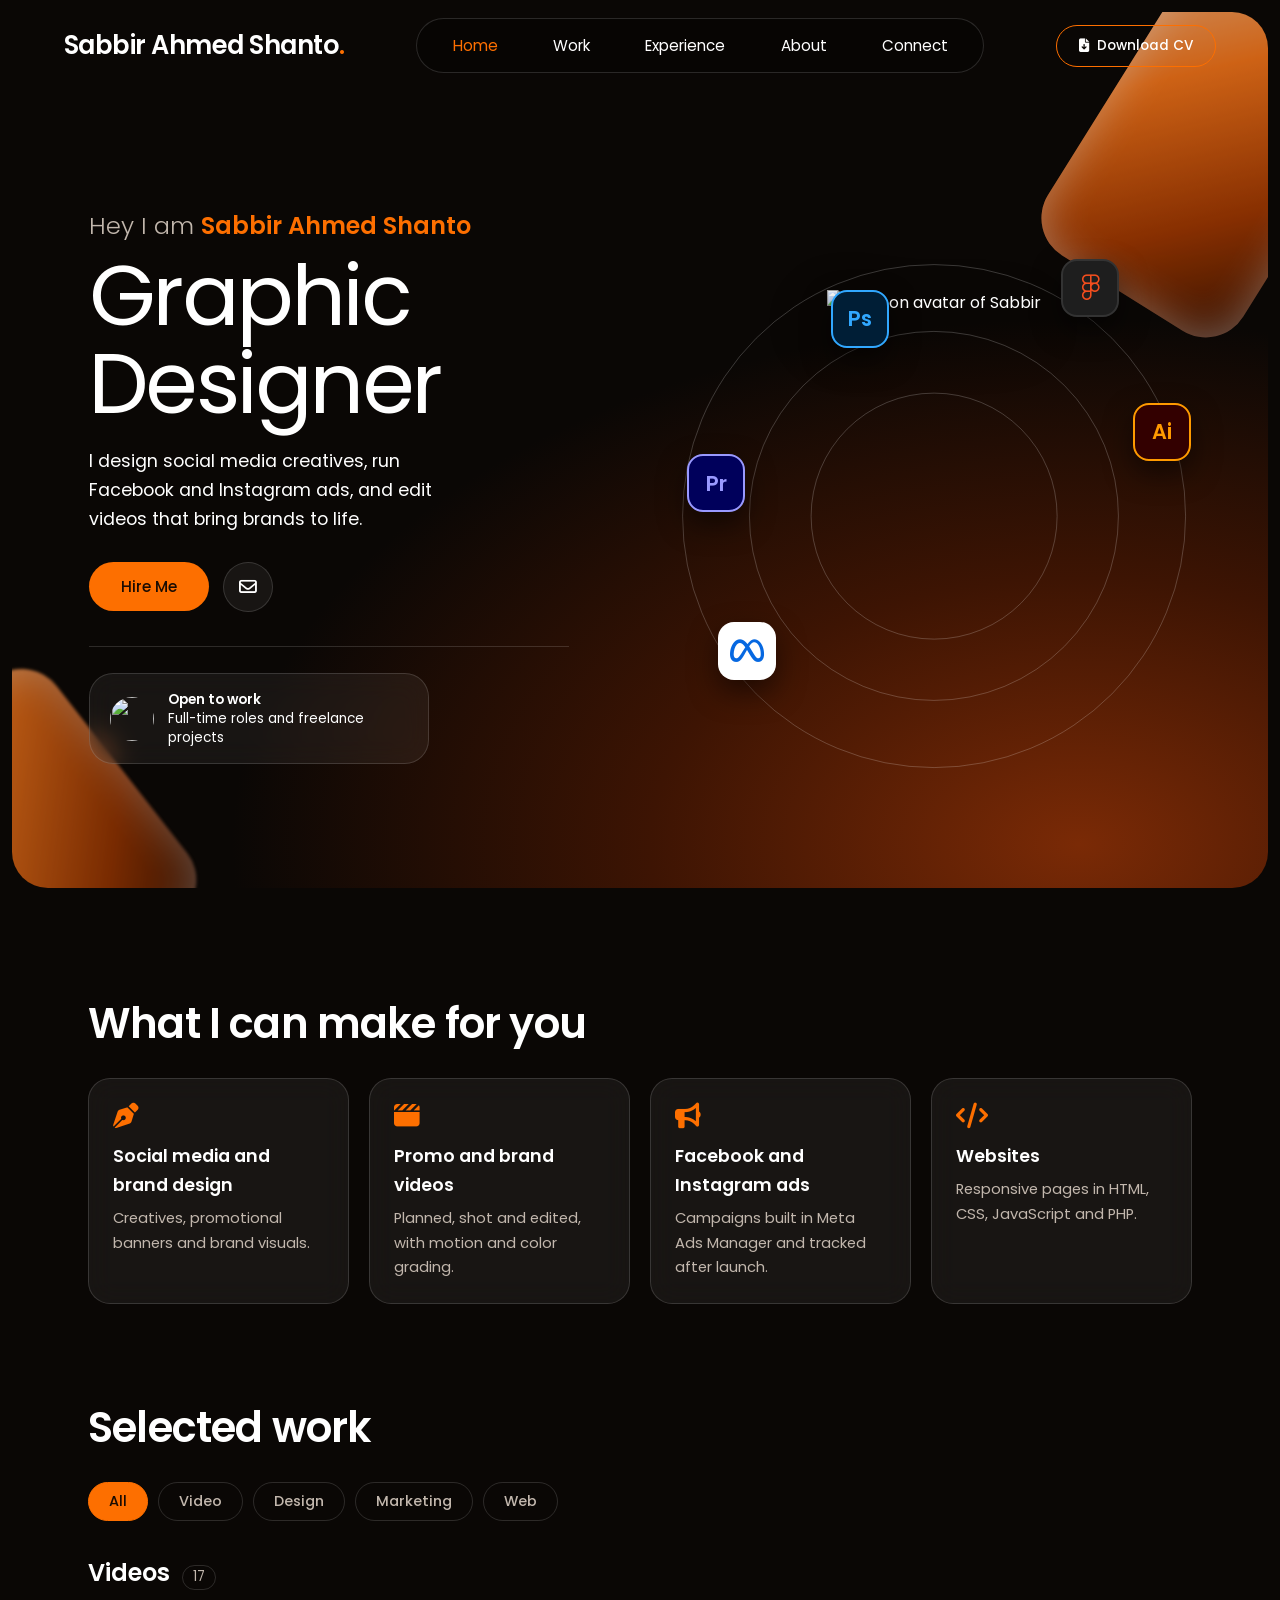
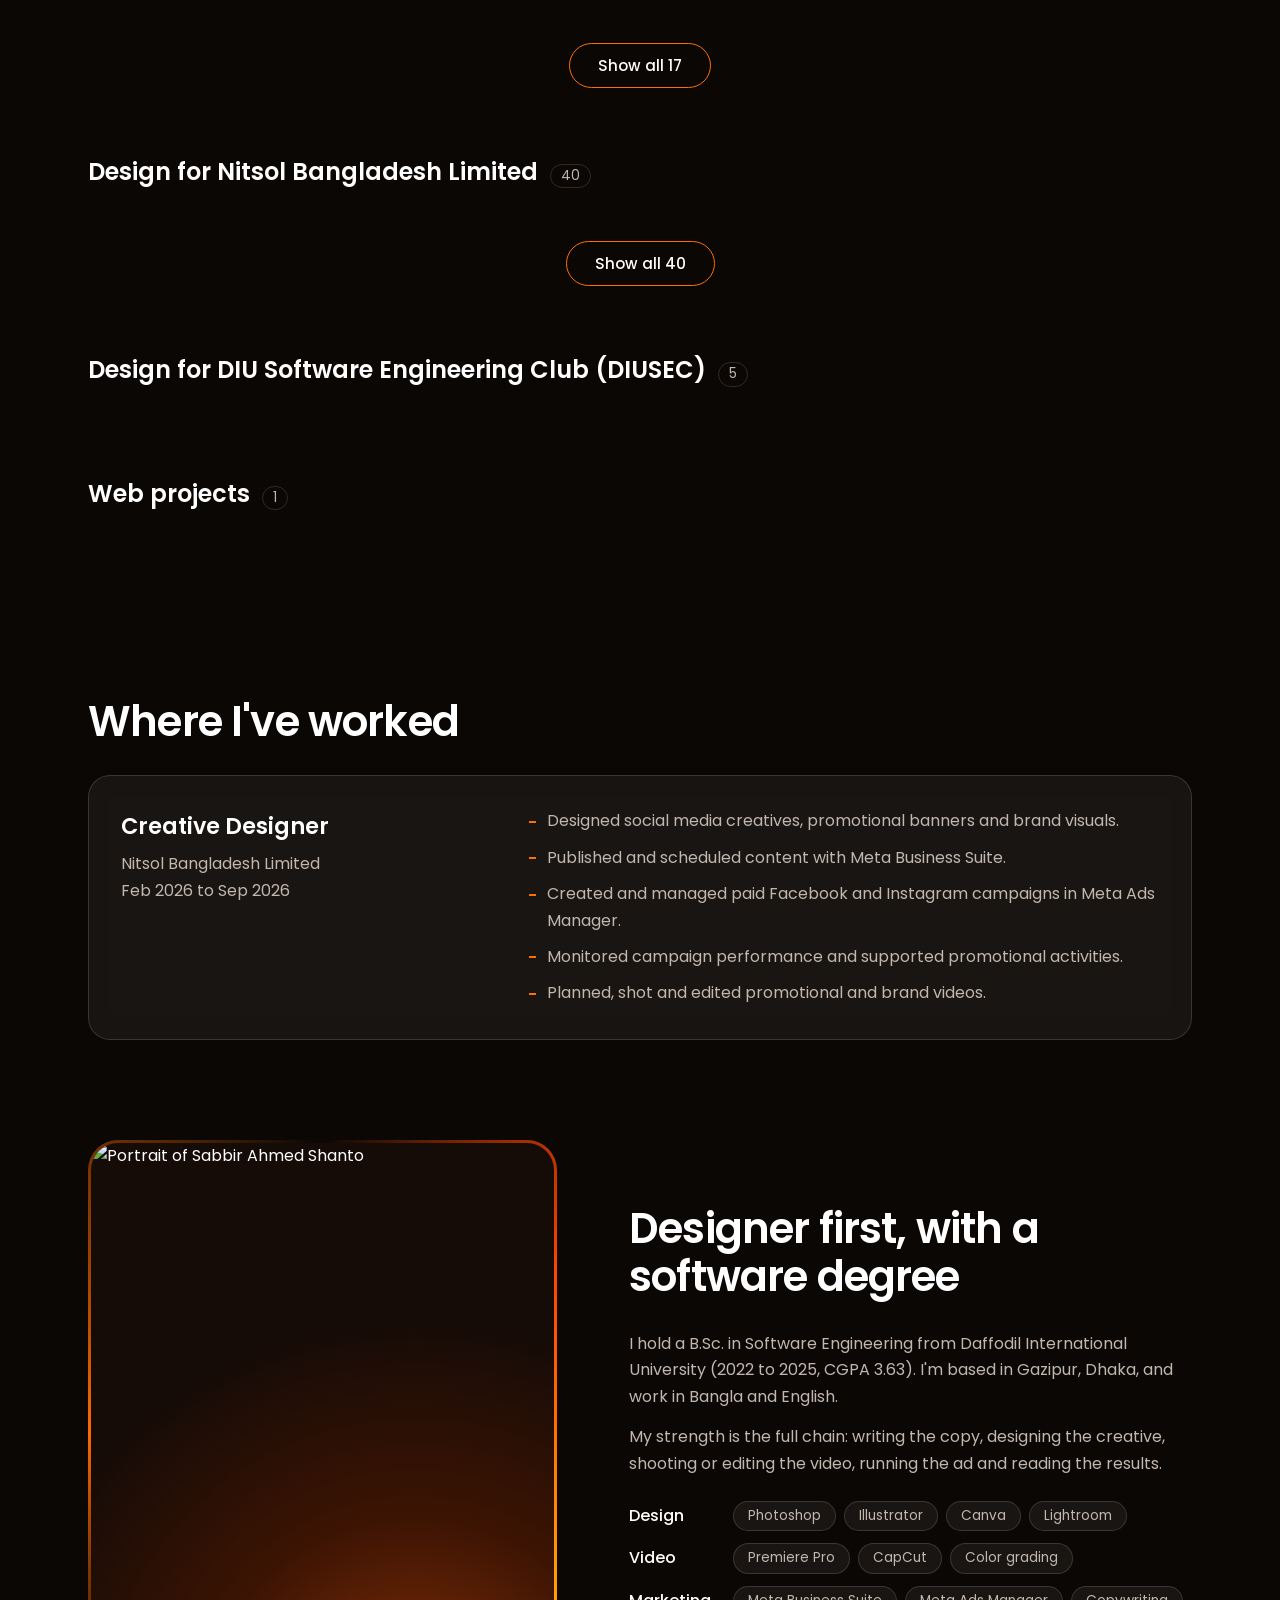
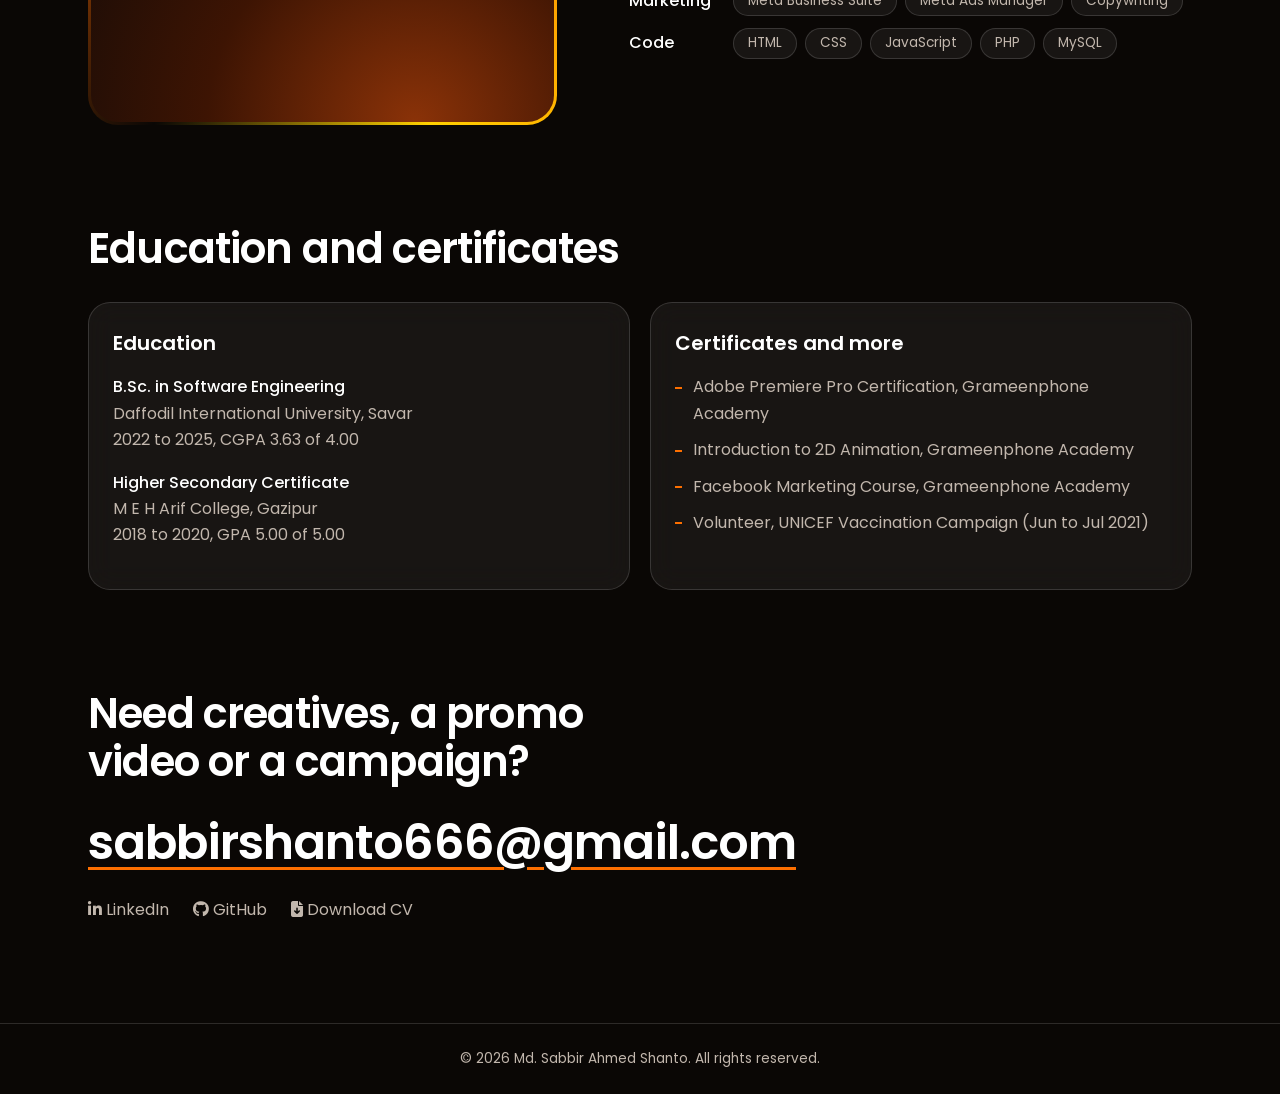
==== index.html @ 6d4cde69 "initial commit" ====
<!DOCTYPE html>
<html lang="en">
<head>
<meta charset="UTF-8">
<meta name="viewport" content="width=device-width, initial-scale=1.0">
<title>Sabbir Ahmed Shanto – Graphic Designer, Digital Marketer & Video Editor</title>
<meta name="description" content="Md. Sabbir Ahmed Shanto is a graphic designer, digital marketer and video editor in Dhaka, Bangladesh. See social creatives, promo videos, brand work and web projects.">
<meta property="og:title" content="Sabbir Ahmed Shanto – Graphic Designer & Digital Marketer">
<meta property="og:description" content="Social creatives, Meta ad campaigns, promo videos and brand visuals.">
<meta property="og:image" content="images/avatar large.png">
<link rel="preconnect" href="https://fonts.googleapis.com">
<link rel="preconnect" href="https://fonts.gstatic.com" crossorigin>
<link href="https://fonts.googleapis.com/css2?family=Poppins:wght@300;400;500;600&display=swap" rel="stylesheet">
<link rel="stylesheet" href="https://cdnjs.cloudflare.com/ajax/libs/font-awesome/6.4.0/css/all.min.css">
<link rel="stylesheet" href="style.css">
</head>
<body>
<header id="site-header">
  <a class="brand" href="#home">Sabbir Ahmed Shanto<span>.</span></a>
  <nav class="pill" aria-label="Main">
    <a href="#home" class="active">Home</a><a href="#work">Work</a><a href="#experience">Experience</a><a href="#about">About</a><a href="#contact">Connect</a>
  </nav>
  <a class="btn-o" href="resume.pdf" download="Sabbir_Ahmed_CV"><i class="fa-solid fa-file-arrow-down"></i> Download CV</a>
</header>

<main>
  <section id="home" class="hero">
    <i class="shape s1"></i><i class="shape s2"></i>
    <div class="hero-text">
      <h3>Hey I am <b>Sabbir Ahmed Shanto</b></h3>
      <h1>Graphic Designer</h1>
      <p>I design social media creatives, run Facebook and Instagram ads, and edit videos that bring brands to life.</p>
      <div class="cta"><a class="btn" href="#contact">Hire Me</a><a class="icon-btn" href="mailto:sabbirshanto666@gmail.com" aria-label="Email me"><i class="fa-regular fa-envelope"></i></a></div>
      <hr>
      <div class="glass note">
        <img src="images/profile-picture.png" alt="" width="44" height="44">
        <p><strong>Open to work</strong><br>Full-time roles and freelance projects</p>
      </div>
    </div>
    <div class="orbit" aria-hidden="false">
      <i class="ring r1"></i><i class="ring r2"></i><i class="ring r3"></i>
      <img id="avatar" src="images/avatar large.png" alt="Cartoon avatar of Sabbir" onerror="this.onerror=null;this.src=\'images/profile-picture.png\';this.classList.add(\'photo\')">
      <span class="tool ps" style="top:12%;left:30%" title="Photoshop">Ps</span>
      <span class="tool fg" style="top:6%;right:14%" title="Figma"><i class="fa-brands fa-figma"></i></span>
      <span class="tool pr" style="top:44%;left:2%" title="Premiere Pro">Pr</span>
      <span class="tool ai" style="top:34%;right:0" title="Illustrator">Ai</span>
      <span class="tool mt" style="bottom:12%;left:8%" title="Meta Ads"><i class="fa-brands fa-meta"></i></span>
    </div>
  </section>

  <section id="services" class="wrap">
    <h2>What I can make for you</h2>
    <div class="services">
      <div class="glass"><i class="fa-solid fa-pen-nib"></i><h3>Social media and brand design</h3><p>Creatives, promotional banners and brand visuals.</p></div>
      <div class="glass"><i class="fa-solid fa-clapperboard"></i><h3>Promo and brand videos</h3><p>Planned, shot and edited, with motion and color grading.</p></div>
      <div class="glass"><i class="fa-solid fa-bullhorn"></i><h3>Facebook and Instagram ads</h3><p>Campaigns built in Meta Ads Manager and tracked after launch.</p></div>
      <div class="glass"><i class="fa-solid fa-code"></i><h3>Websites</h3><p>Responsive pages in HTML, CSS, JavaScript and PHP.</p></div>
    </div>
  </section>

  <section id="work" class="wrap">
    <h2>Selected work</h2>
    <div class="filters" role="group" aria-label="Filter work">
      <button data-f="all" aria-pressed="true">All</button><button data-f="video" aria-pressed="false">Video</button><button data-f="design" aria-pressed="false">Design</button><button data-f="marketing" aria-pressed="false">Marketing</button><button data-f="web" aria-pressed="false">Web</button>
    </div>
    <div id="grid"></div>
  </section>

  <section id="experience" class="wrap">
    <h2>Where I've worked</h2>
    <article class="job glass">
      <div><h3>Creative Designer</h3><p class="muted">Nitsol Bangladesh Limited<br>Feb 2026 to Sep 2026</p></div>
      <ul class="bullets">
        <li>Designed social media creatives, promotional banners and brand visuals.</li>
        <li>Published and scheduled content with Meta Business Suite.</li>
        <li>Created and managed paid Facebook and Instagram campaigns in Meta Ads Manager.</li>
        <li>Monitored campaign performance and supported promotional activities.</li>
        <li>Planned, shot and edited promotional and brand videos.</li>
      </ul>
    </article>
  </section>

  <section id="about" class="wrap about">
    <div class="about-image-glow">
  <img src="images/About me.png" alt="Portrait of Sabbir Ahmed Shanto" width="480" height="600" loading="lazy">
</div>
    <div>
      <h2>Designer first, with a software degree</h2>
      <p class="muted">I hold a B.Sc. in Software Engineering from Daffodil International University (2022 to 2025, CGPA 3.63). I'm based in Gazipur, Dhaka, and work in Bangla and English.</p>
      <p class="muted">My strength is the full chain: writing the copy, designing the creative, shooting or editing the video, running the ad and reading the results.</p>
      <dl class="tools">
        <div><dt>Design</dt><dd>Photoshop</dd><dd>Illustrator</dd><dd>Canva</dd><dd>Lightroom</dd></div>
        <div><dt>Video</dt><dd>Premiere Pro</dd><dd>CapCut</dd><dd>Color grading</dd></div>
        <div><dt>Marketing</dt><dd>Meta Business Suite</dd><dd>Meta Ads Manager</dd><dd>Copywriting</dd></div>
        <div><dt>Code</dt><dd>HTML</dd><dd>CSS</dd><dd>JavaScript</dd><dd>PHP</dd><dd>MySQL</dd></div>
      </dl>
    </div>
  </section>

  <section id="background" class="wrap">
    <h2>Education and certificates</h2>
    <div class="cols">
      <div class="glass"><h3>Education</h3>
        <p><strong>B.Sc. in Software Engineering</strong><br><span class="muted">Daffodil International University, Savar<br>2022 to 2025, CGPA 3.63 of 4.00</span></p>
        <p><strong>Higher Secondary Certificate</strong><br><span class="muted">M E H Arif College, Gazipur<br>2018 to 2020, GPA 5.00 of 5.00</span></p></div>
      <div class="glass"><h3>Certificates and more</h3>
        <ul class="bullets"><li>Adobe Premiere Pro Certification, Grameenphone Academy</li><li>Introduction to 2D Animation, Grameenphone Academy</li><li>Facebook Marketing Course, Grameenphone Academy</li><li>Volunteer, UNICEF Vaccination Campaign (Jun to Jul 2021)</li></ul></div>
    </div>
  </section>

  <section id="contact" class="wrap contact">
    <h2>Need creatives, a promo video or a campaign?</h2>
    <a class="mail" href="mailto:sabbirshanto666@gmail.com">sabbirshanto666@gmail.com</a>
    <p class="social"><a href="https://linkedin.com/in/sabbirahmedshanto" target="_blank" rel="noopener"><i class="fa-brands fa-linkedin-in"></i> LinkedIn</a><a href="https://github.com/sabshanto" target="_blank" rel="noopener"><i class="fa-brands fa-github"></i> GitHub</a><a href="resume.pdf" download="Sabbir_Ahmed_CV"><i class="fa-solid fa-file-arrow-down"></i> Download CV</a></p>
  </section>
</main>

<footer>© <span id="year">2026</span> Md. Sabbir Ahmed Shanto. All rights reserved.</footer>

<dialog id="viewer" aria-label="Project details">
  <button class="close" aria-label="Close">Close</button>
  <div class="v-media" id="v-media"></div>
  <div class="v-body"><h3 id="v-title"></h3><p id="v-desc"></p><p class="v-tools" id="v-tools"></p><a class="btn" id="v-link" hidden target="_blank" rel="noopener">View project</a></div>
</dialog>
<script src="script.js"></script>
</body>
</html>
---- style.css ----
:root{--bg:#0a0705;--glass:rgba(255,255,255,.06);--line:rgba(255,255,255,.14);--text:#fff;--muted:#c2b7ad;--accent:#fd6f00;--video:#fd6f00;--design:#ffd9a8;--marketing:#b9a3ff;--web:#4cc9b8}
*{box-sizing:border-box;margin:0;padding:0}
html{scroll-behavior:smooth;scroll-padding-top:96px}
body{background:var(--bg);color:var(--text);font:400 1rem/1.65 'Poppins',system-ui,sans-serif}
img{max-width:100%;display:block}a{color:inherit}
:focus-visible{outline:3px solid var(--accent);outline-offset:3px}
@media (prefers-reduced-motion:reduce){html{scroll-behavior:auto}*{animation:none!important;transition:none!important}}
.muted{color:var(--muted)}
.glass{background:var(--glass);border:1px solid var(--line);border-radius:22px;backdrop-filter:blur(14px);padding:24px}

/* header */
header{position:fixed;inset:0 0 auto 0;z-index:50;display:flex;align-items:center;justify-content:space-between;gap:16px;padding:18px clamp(16px,5vw,64px);transition:background .3s}
header.scrolled{background:rgba(10,7,5,.85);backdrop-filter:blur(12px)}
.brand{font-weight:600;font-size:1.6rem;text-decoration:none;letter-spacing:-.02em}.brand span{color:var(--accent)}
.pill{display:flex;gap:4px;border:1px solid var(--line);border-radius:99px;padding:6px 10px;background:rgba(0,0,0,.25)}
.pill a{text-decoration:none;padding:8px clamp(12px,2vw,26px);border-radius:99px;font-size:.95rem}
.pill a:hover,.pill a.active{color:var(--accent)}
.btn,.btn-o{display:inline-flex;align-items:center;gap:8px;border-radius:99px;font:500 .95rem 'Poppins',sans-serif;text-decoration:none;cursor:pointer}
.btn{background:var(--accent);color:#1a0c02;padding:13px 32px;border:0}.btn:hover{background:#ff8a2b}
.btn-o{border:1px solid var(--accent);padding:10px 22px;background:transparent;color:var(--text);font-size:.85rem}.btn-o:hover{background:rgba(253,111,0,.18)}

/* hero */
.hero{position:relative;overflow:hidden;width:min(1560px,calc(100% - 24px));margin:12px auto;border-radius:36px;min-height:calc(100vh - 24px);padding:130px clamp(20px,6vw,90px) 60px;display:grid;grid-template-columns:minmax(0,1.05fr) minmax(0,.95fr);align-items:center;gap:20px;background:radial-gradient(90% 80% at 85% 95%,#7a2a06 0%,#3d1403 38%,#0a0705 75%)}
.hero-text,.orbit{position:relative;z-index:2}
.hero h3{font-weight:300;font-size:clamp(1.1rem,2vw,1.5rem);color:var(--muted)}
.hero h3 b{color:var(--accent);font-weight:600}
.hero h1{font-weight:400;font-size:clamp(2.8rem,6.6vw,5.4rem);line-height:1.05;letter-spacing:-.03em;margin:6px 0 18px}
.hero-text>p{max-width:34ch;font-size:1.1rem;margin-bottom:28px}
.cta{display:flex;gap:14px;align-items:center}
.icon-btn{width:50px;height:50px;display:grid;place-items:center;border:1px solid var(--line);border-radius:50%;text-decoration:none;font-size:1.1rem;background:var(--glass)}.icon-btn:hover{border-color:var(--accent);color:var(--accent)}
.hero hr{border:0;border-top:1px solid var(--line);margin:34px 0 26px;max-width:480px}
.note{display:flex;gap:14px;align-items:center;max-width:340px;padding:16px 20px;border-radius:24px}
.note img{width:44px;height:44px;border-radius:50%;object-fit:cover}.note p{font-size:.85rem;line-height:1.4}.note strong{font-weight:600}
.shape{position:absolute;z-index:1;pointer-events:none;border-radius:44px;background:linear-gradient(135deg,#ffcfa6,#ff7a1a 35%,#a73a00 70%,#3a1200);box-shadow:inset 0 0 40px rgba(255,255,255,.4)}
.s1{top:-70px;right:-70px;width:230px;height:380px;transform:rotate(32deg);opacity:.8}
.s2{bottom:-90px;left:-60px;width:190px;height:300px;transform:rotate(-38deg);opacity:.7;filter:blur(1.5px)}
.orbit{aspect-ratio:1;width:min(560px,100%);justify-self:center}
.ring{position:absolute;border:1px solid rgba(255,255,255,.2);border-radius:50%;left:50%;top:56%;transform:translate(-50%,-50%)}
.r1{width:98%;aspect-ratio:1}.r2{width:72%;aspect-ratio:1}.r3{width:48%;aspect-ratio:1}
#avatar{position:absolute;bottom:0;left:50%;transform:translateX(-50%);height:88%;width:auto;object-fit:contain;z-index:2;filter:drop-shadow(0 24px 36px rgba(0,0,0,.45))}
#avatar.photo{height:62%;aspect-ratio:1;border-radius:50%;object-fit:cover;bottom:12%;border:4px solid rgba(255,255,255,.15)}
.tool{position:absolute;z-index:3;width:58px;height:58px;display:grid;place-items:center;border-radius:16px;font:600 1.3rem 'Poppins',sans-serif;box-shadow:0 12px 28px rgba(0,0,0,.5);animation:float 5s ease-in-out infinite}
.tool:nth-of-type(2){animation-delay:-1s}.tool:nth-of-type(3){animation-delay:-2s}.tool:nth-of-type(4){animation-delay:-3s}
@keyframes float{50%{transform:translateY(-10px) rotate(4deg)}}
.ps{background:#001e36;color:#31a8ff;border:2px solid #31a8ff}.ai{background:#330000;color:#ff9a00;border:2px solid #ff9a00}.pr{background:#00005b;color:#9999ff;border:2px solid #9999ff}
.fg{background:#1e1e1e;color:#f24e1e;font-size:1.6rem;border:2px solid #333}.mt{background:#fff;color:#0668e1;font-size:1.7rem}

/* sections */
.wrap{max-width:1200px;margin:0 auto;padding:clamp(56px,8vw,100px) clamp(16px,4vw,48px) 0}
h2{font-weight:600;font-size:clamp(1.7rem,3.6vw,2.6rem);line-height:1.15;letter-spacing:-.02em;margin-bottom:30px;max-width:22ch}
h3{font-weight:600}
.services{display:grid;grid-template-columns:repeat(auto-fit,minmax(min(250px,100%),1fr));gap:20px}
.services i{font-size:1.6rem;color:var(--accent);margin-bottom:14px}.services h3{font-size:1.1rem;margin-bottom:6px}.services p{color:var(--muted);font-size:.92rem}
.filters{display:flex;flex-wrap:wrap;gap:10px;margin-bottom:32px}
.filters button{background:none;border:1px solid var(--line);color:var(--muted);padding:8px 20px;border-radius:99px;font:500 .9rem 'Poppins',sans-serif;cursor:pointer}
.filters button[aria-pressed=true]{background:var(--accent);border-color:var(--accent);color:#1a0c02}
.grid{display:grid;grid-template-columns:repeat(auto-fill,minmax(min(240px,100%),1fr));gap:30px 22px;align-items:start;grid-auto-flow:dense}
.card{background:none;border:0;color:inherit;text-align:left;cursor:pointer;width:100%;font:inherit}.card[hidden]{display:none}
.thumb{position:relative;aspect-ratio:16/10;background:var(--glass);border:1px solid var(--line);border-radius:20px;overflow:hidden;margin-bottom:14px}
.thumb img{width:100%;height:100%;object-fit:cover;transition:transform .5s}.card:hover .thumb img{transform:scale(1.04)}
.card[data-k=video] .thumb::after{content:"";position:absolute;left:50%;top:50%;width:60px;height:60px;margin:-30px 0 0 -30px;border-radius:50%;background:var(--accent) url("data:image/svg+xml,%3Csvg xmlns='http://www.w3.org/2000/svg' viewBox='0 0 24 24'%3E%3Cpath fill='%231a0c02' d='M9 6.5v11l9-5.5z'/%3E%3C/svg%3E") center/30px no-repeat}
.card h3{font-size:1.15rem;margin-bottom:4px}.card p{color:var(--muted);font-size:.9rem}
.kind{display:flex;align-items:center;gap:8px;font-size:.82rem;color:var(--muted);margin-bottom:4px}.kind::before{content:"";width:9px;height:9px;border-radius:50%;background:var(--c)}
.card[data-k=video]{--c:var(--video)}.card[data-k=design]{--c:var(--design)}.card[data-k=marketing]{--c:var(--marketing)}.card[data-k=web]{--c:var(--web)}
.job{display:grid;grid-template-columns:minmax(0,4fr) minmax(0,7fr);gap:20px 48px;padding:32px}.job h3{font-size:1.4rem;margin-bottom:6px}
.bullets{list-style:none;display:grid;gap:10px}.bullets li{padding-left:18px;position:relative;color:var(--muted)}
.bullets li::before{content:"";position:absolute;left:0;top:.78em;width:7px;height:2px;background:var(--accent)}
.about{display:grid;grid-template-columns:minmax(0,5fr) minmax(0,6fr);gap:clamp(28px,6vw,72px);align-items:center}
.about img{border-radius:28px;width:100%;height:auto;aspect-ratio:4/5;object-fit:cover;object-position:center bottom;border:1px solid var(--line);background:radial-gradient(90% 70% at 70% 100%,#8a3208 0%,#3d1403 50%,#150b07 100%)}.about p{margin-bottom:14px;max-width:55ch}
/* Animated orange glow border for About Me portrait */

.about-image-glow {
  position: relative;
  isolation: isolate;
  width: 100%;
  border-radius: 30px;
  padding: 3px;
  overflow: hidden;
}

.about-image-glow::before {
  content: "";
  position: absolute;
  z-index: -1;
  inset: -100%;
  background: conic-gradient(
    from 0deg,
    transparent 0deg,
    #ff4500 55deg,
    #ff8c00 110deg,
    #ffd000 160deg,
    transparent 210deg,
    #ff6a00 270deg,
    transparent 360deg
  );
  animation: aboutGlowRotate 4s linear infinite;
}

.about-image-glow img {
  position: relative;
  z-index: 1;
  display: block;
  width: 100%;
  height: auto;
  aspect-ratio: 4 / 5;
  object-fit: cover;
  object-position: center bottom;
  border-radius: 27px;
  border: 0;
}

@keyframes aboutGlowRotate {
  to {
    transform: rotate(360deg);
  }
}

@media (prefers-reduced-motion: reduce) {
  .about-image-glow::before {
    animation: none;
  }
}
.tools{margin-top:24px;display:grid;gap:12px}.tools div{display:flex;flex-wrap:wrap;gap:8px;align-items:center}
.tools dt{width:96px;font-weight:500}.tools dd{border:1px solid var(--line);background:var(--glass);border-radius:99px;padding:3px 14px;font-size:.85rem;color:var(--muted)}
.cols{display:grid;grid-template-columns:repeat(auto-fit,minmax(min(300px,100%),1fr));gap:20px}
.cols h3{font-size:1.25rem;margin-bottom:14px}.cols p{margin-bottom:16px}.cols strong{font-weight:500}
.mail{display:inline-block;font-weight:600;font-size:clamp(1.3rem,4.6vw,3rem);line-height:1.15;letter-spacing:-.02em;text-decoration:underline;text-decoration-color:var(--accent);text-decoration-thickness:3px;text-underline-offset:8px;overflow-wrap:anywhere}.mail:hover{color:var(--accent)}
.social{display:flex;gap:24px;margin-top:26px;color:var(--muted)}.social a{text-decoration:none}.social a:hover{color:var(--accent)}
footer{margin-top:clamp(56px,8vw,100px);border-top:1px solid var(--line);padding:24px;text-align:center;color:var(--muted);font-size:.85rem}

/* viewer */
dialog{margin:auto;width:min(960px,92vw);max-height:92vh;overflow:auto;background:#1a120d;color:var(--text);border:1px solid var(--line);border-radius:20px;padding:0}
dialog::backdrop{background:rgba(0,0,0,.8)}
.close{position:absolute;top:12px;right:12px;z-index:2;background:var(--bg);color:var(--text);border:1px solid var(--line);border-radius:99px;padding:6px 16px;cursor:pointer;font:inherit}
.v-media{aspect-ratio:16/9;background:#000}.v-media img,.v-media iframe{width:100%;height:100%;border:0;object-fit:contain}
.v-body{padding:24px 28px 28px}.v-body h3{font-size:1.5rem;margin-bottom:8px}.v-body p{color:var(--muted);margin-bottom:12px;max-width:62ch}

@media (max-width:900px){
  .hero{grid-template-columns:1fr;padding-top:150px;text-align:left}
  .orbit{width:min(440px,100%)}
  .about,.job{grid-template-columns:1fr}.about img{max-width:360px}
  header{flex-wrap:wrap;justify-content:center}.btn-o{display:none}
  .pill{overflow-x:auto;max-width:100%}
}

@media (max-width:520px){
  .hero{padding-left:18px;padding-right:18px;border-radius:26px;padding-top:140px}
  .tool{width:44px;height:44px;font-size:1rem;border-radius:12px}.fg,.mt{font-size:1.2rem}
  .note{max-width:100%}.job{padding:22px}.glass{padding:20px}
  .cta .btn{padding:12px 26px}.social{flex-wrap:wrap}
}
@media (min-width:901px) and (max-width:1100px){.hero h1{font-size:3.4rem}.pill a{padding-inline:14px}}

/* mixed video shapes: widescreen cards are wide, shorts are tall */
.card[data-ar=h]{grid-column:span 2}
.card[data-ar=h][data-k=video] .thumb{aspect-ratio:16/9}
.card[data-ar=v] .thumb{aspect-ratio:9/16}
.card[data-ar=v] h3{font-size:1rem}
.v-media.vert{width:min(calc(66vh*.5625),100%);aspect-ratio:9/16;margin:0 auto}
@media (max-width:620px){
  .grid{grid-template-columns:repeat(2,minmax(0,1fr));gap:24px 14px}
  .card[data-ar=h]{grid-column:1/-1}
  .card[data-k=video] .thumb::after{width:44px;height:44px;margin:-22px 0 0 -22px;background-size:22px}
  .card p{font-size:.82rem}
}

.card[data-missing]{display:none}

/* grouped sections */
.sec{margin-bottom:64px}.sec[hidden]{display:none}
.sec-t{display:flex;align-items:baseline;gap:12px;font-size:clamp(1.15rem,2.4vw,1.5rem);margin-bottom:20px}
.sec-t small{font-weight:400;font-size:.85rem;color:var(--muted);border:1px solid var(--line);border-radius:99px;padding:0 10px}
.sec:not(.open) .card.extra{display:none}
.more{display:block;margin:30px auto 0;background:none;color:var(--text);border:1px solid var(--accent);border-radius:99px;padding:10px 28px;font:500 .95rem 'Poppins',sans-serif;cursor:pointer}
.more:hover{background:rgba(253,111,0,.18)}
.card[data-ar=s] .thumb{aspect-ratio:1}
.card[data-ar=s] h3{font-size:1rem}
.v-media.sq{width:min(66vh,100%);aspect-ratio:1;margin:0 auto}
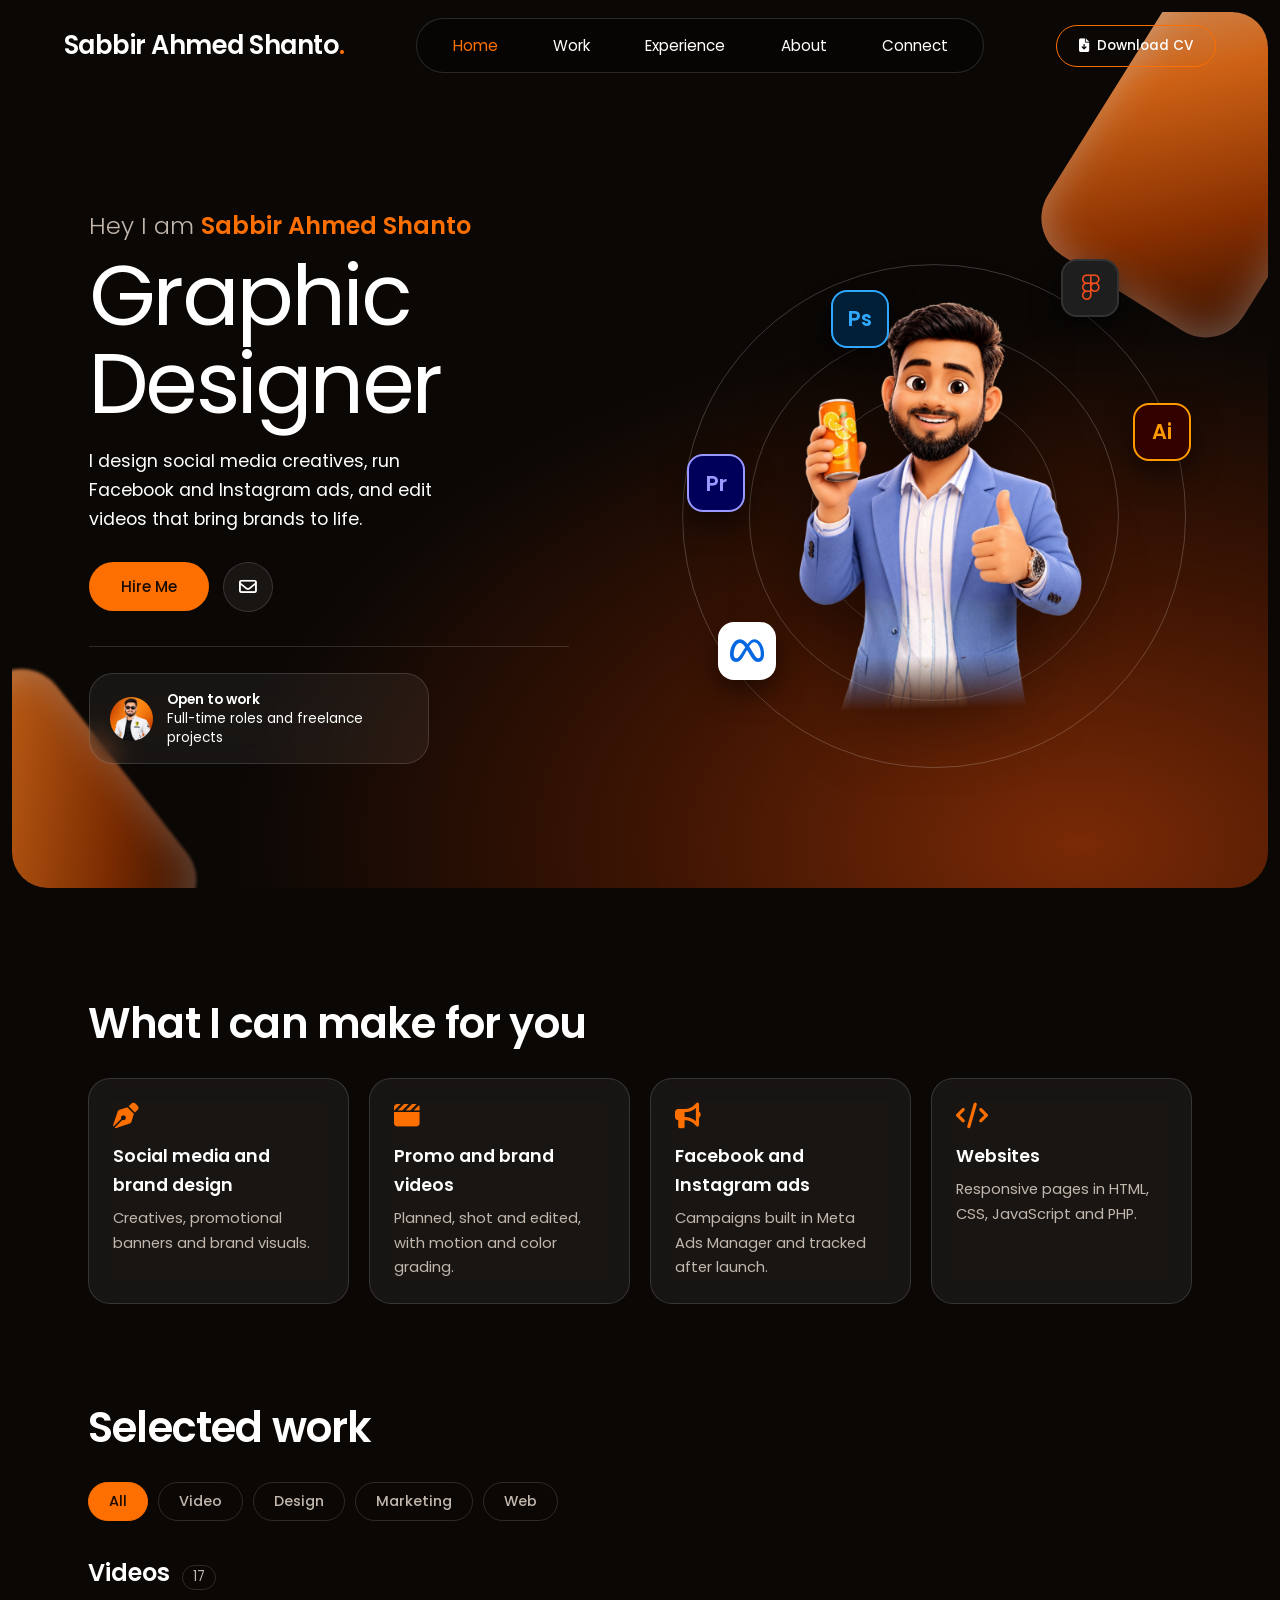
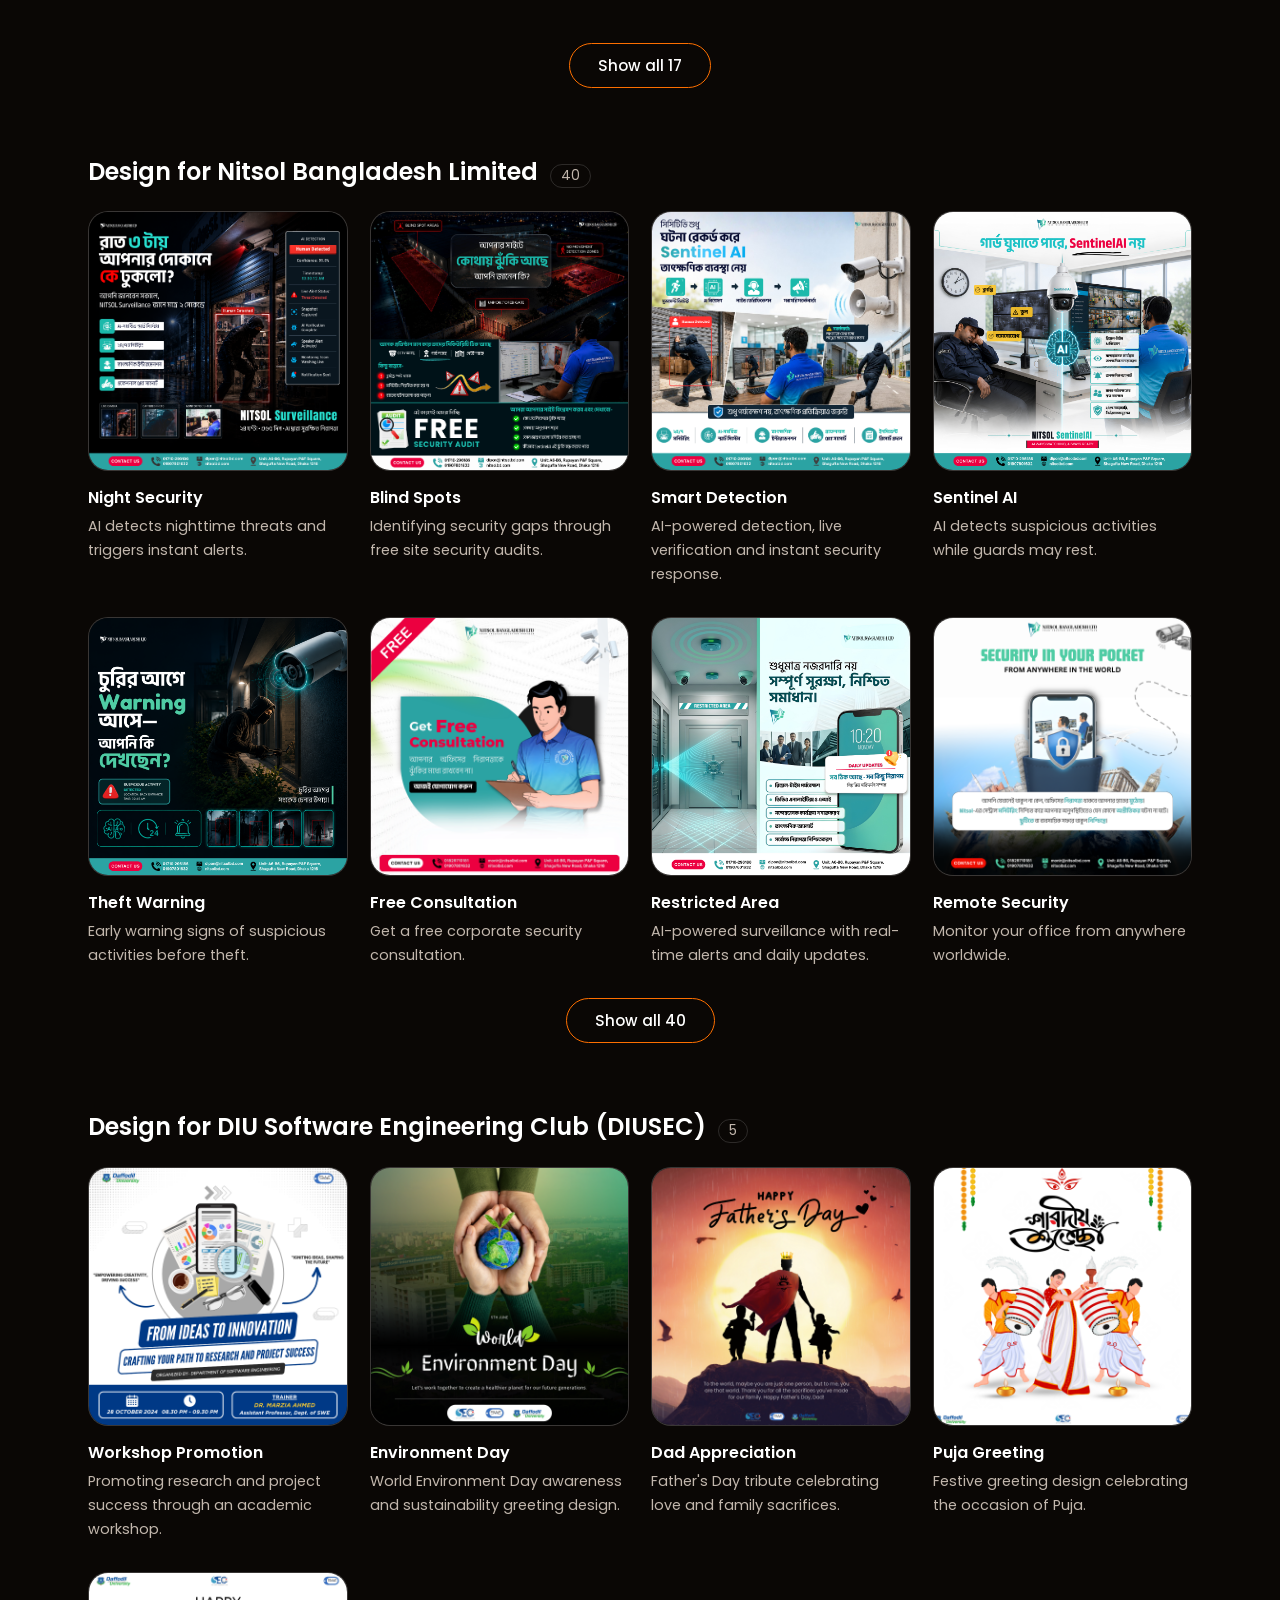
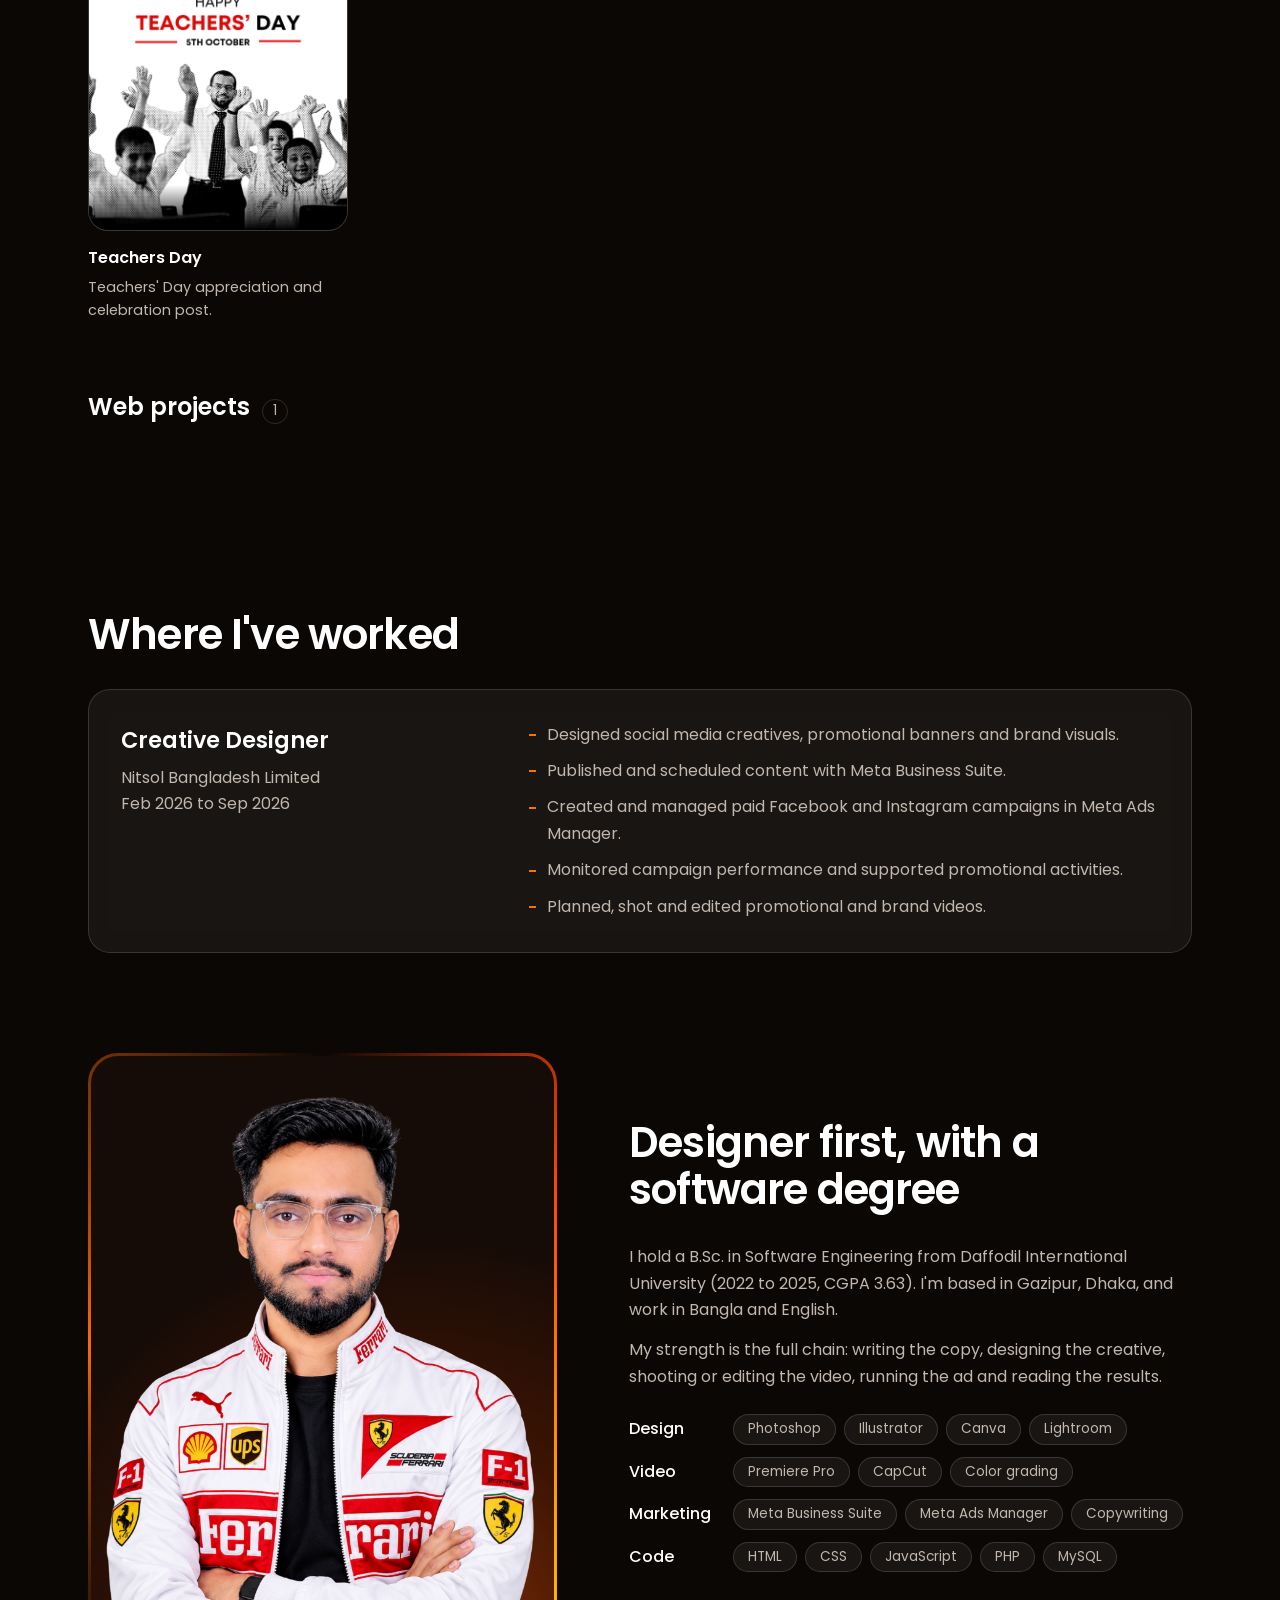
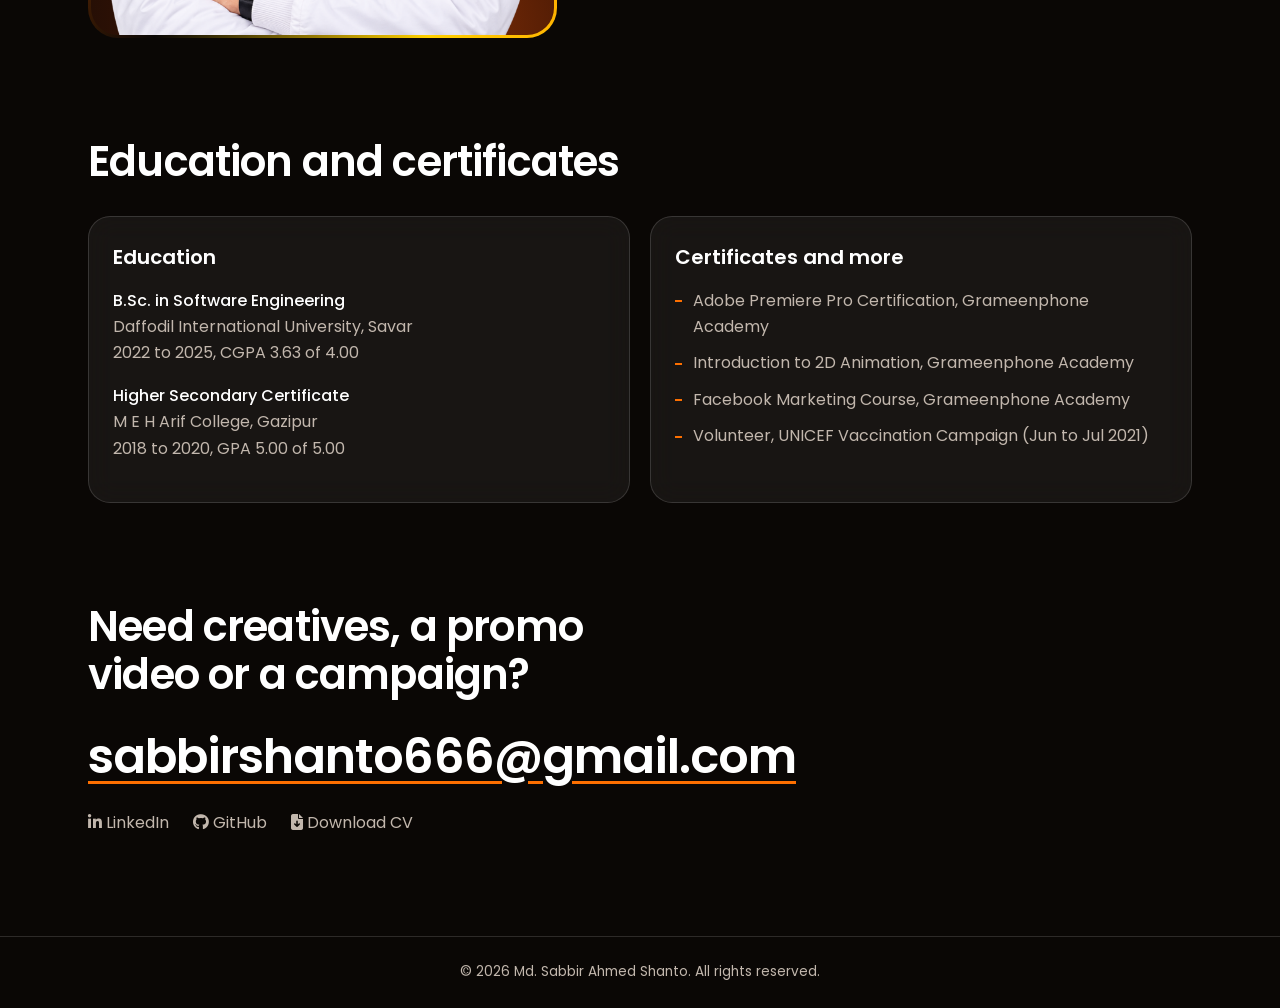
==== commit 43c9aad1: "Update Open Graph image meta tag" ====
--- a/index.html
+++ b/index.html
@@ -7,7 +7,7 @@
 <meta name="description" content="Md. Sabbir Ahmed Shanto is a graphic designer, digital marketer and video editor in Dhaka, Bangladesh. See social creatives, promo videos, brand work and web projects.">
 <meta property="og:title" content="Sabbir Ahmed Shanto – Graphic Designer & Digital Marketer">
 <meta property="og:description" content="Social creatives, Meta ad campaigns, promo videos and brand visuals.">
-<meta property="og:image" content="images/avatar large.png">
+<meta property="og:image" content="https://personal-portfolio-website-tau-lac.vercel.app//images/preview.png">
 <link rel="preconnect" href="https://fonts.googleapis.com">
 <link rel="preconnect" href="https://fonts.gstatic.com" crossorigin>
 <link href="https://fonts.googleapis.com/css2?family=Poppins:wght@300;400;500;600&display=swap" rel="stylesheet">
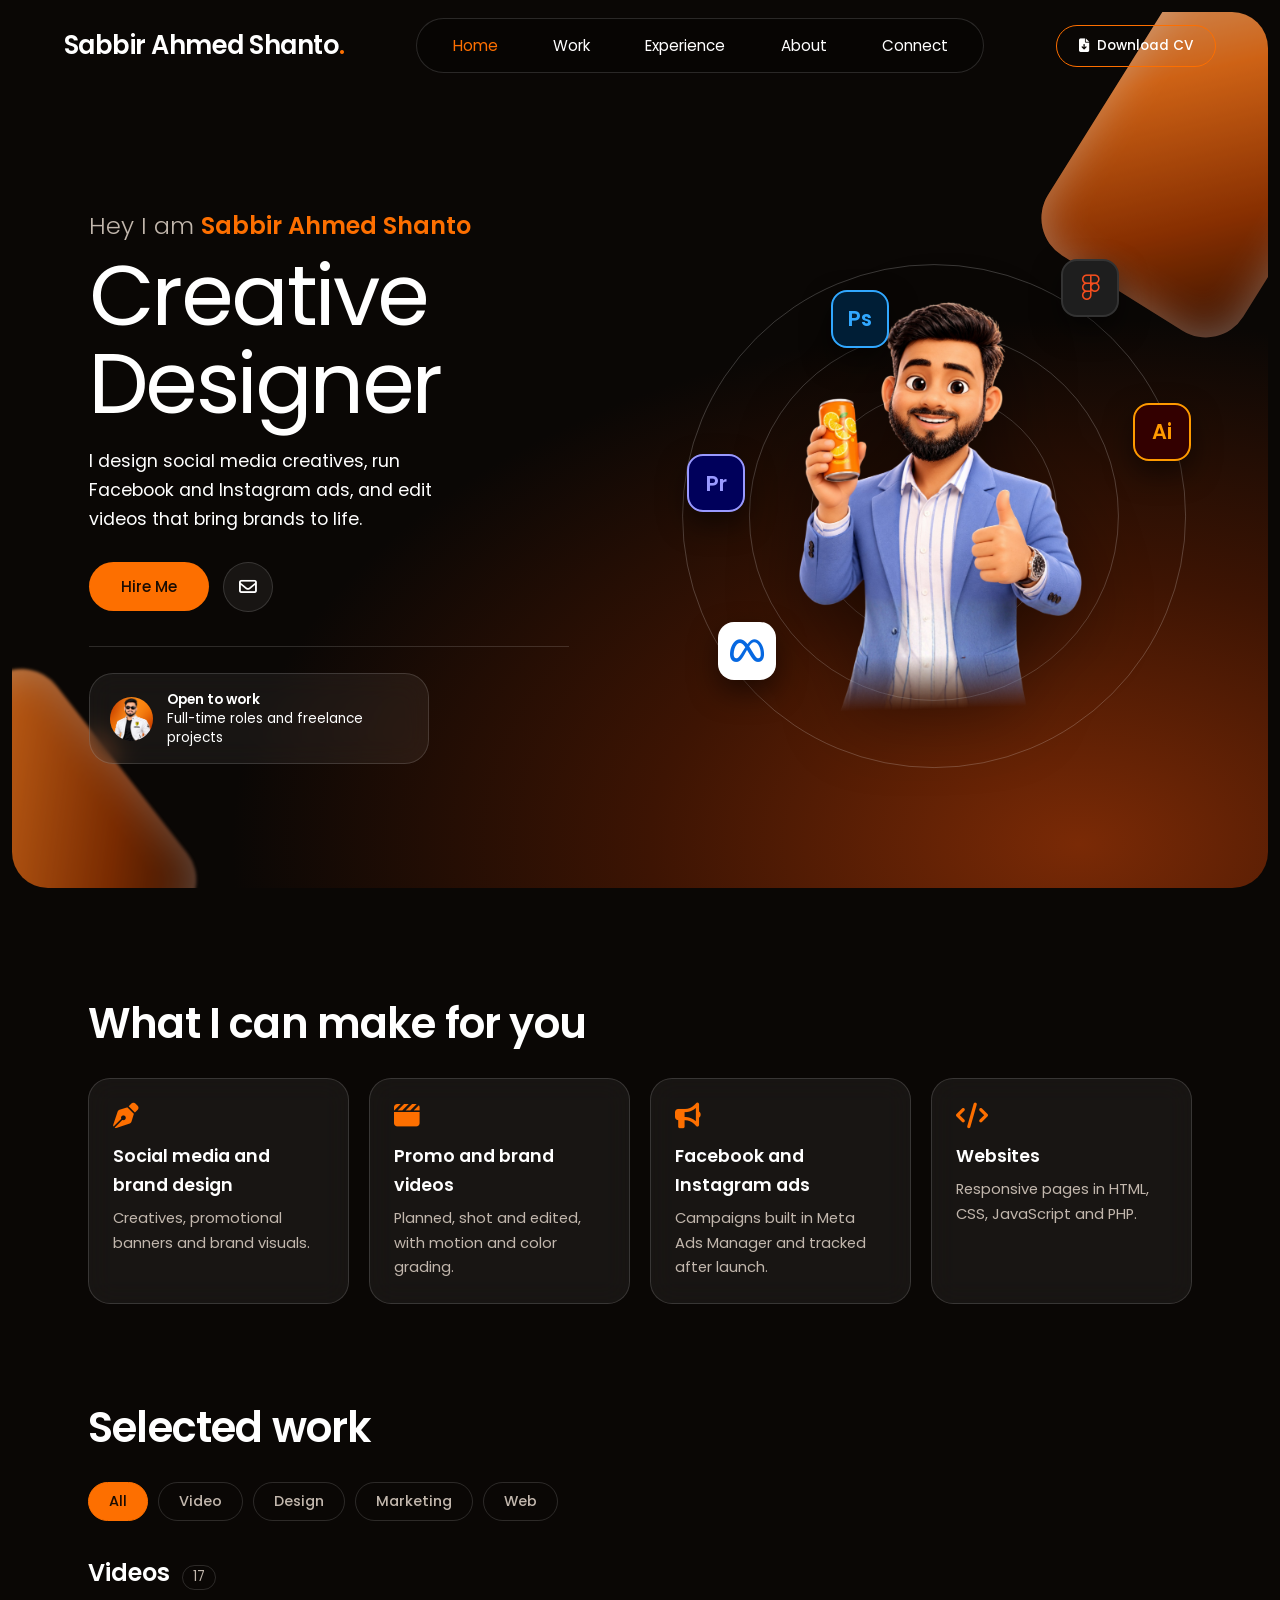
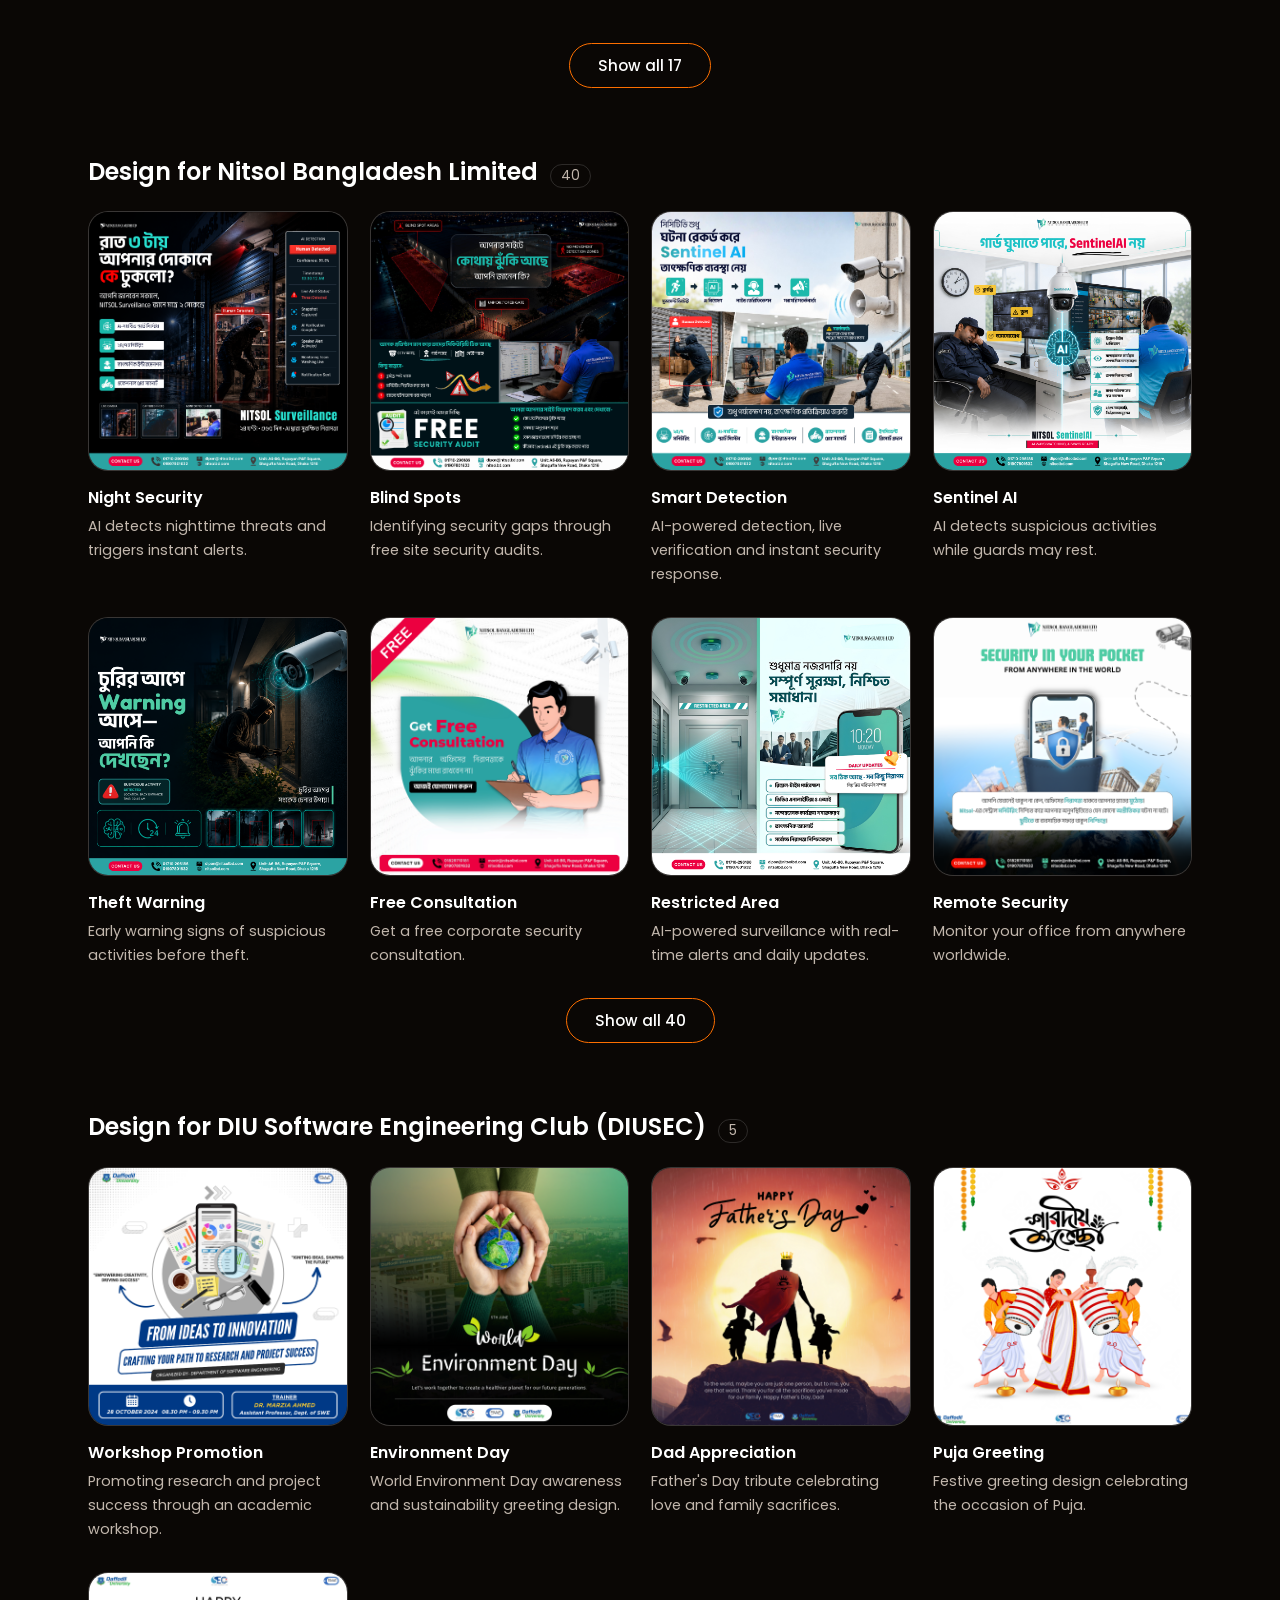
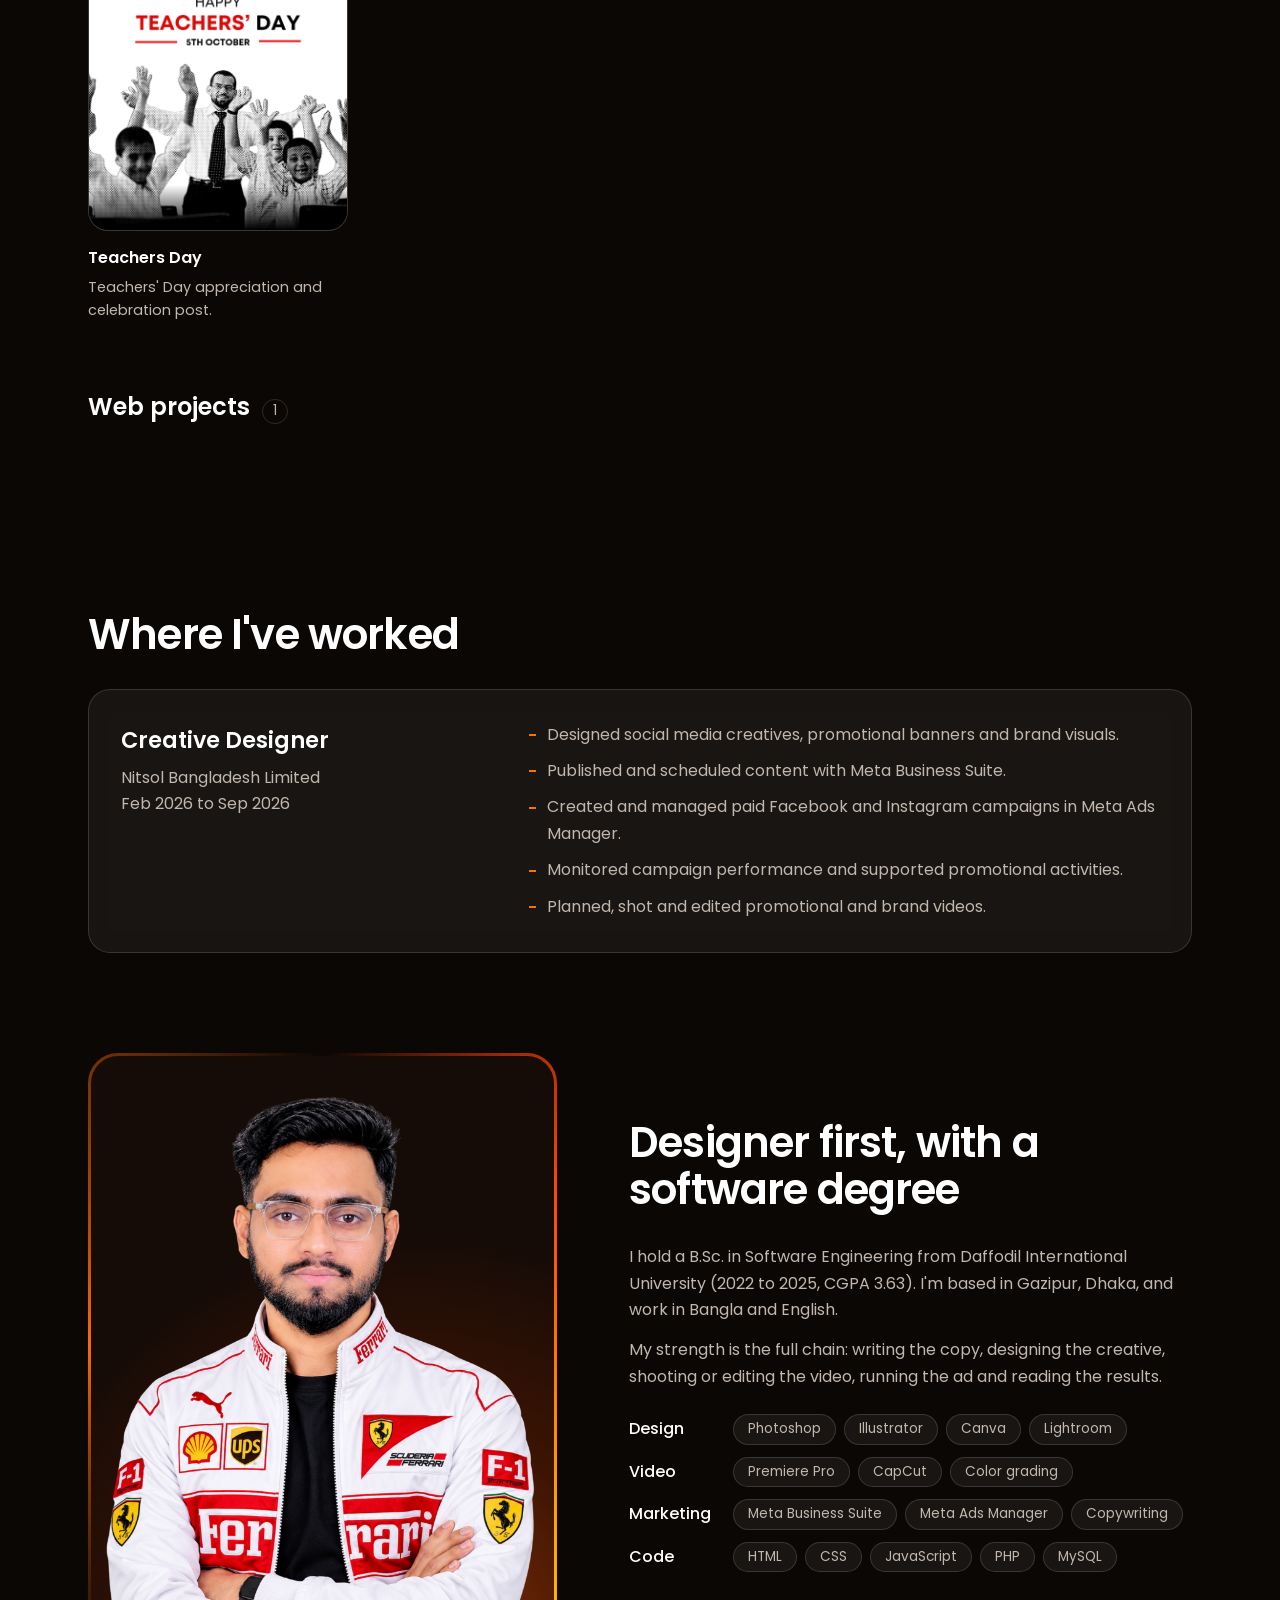
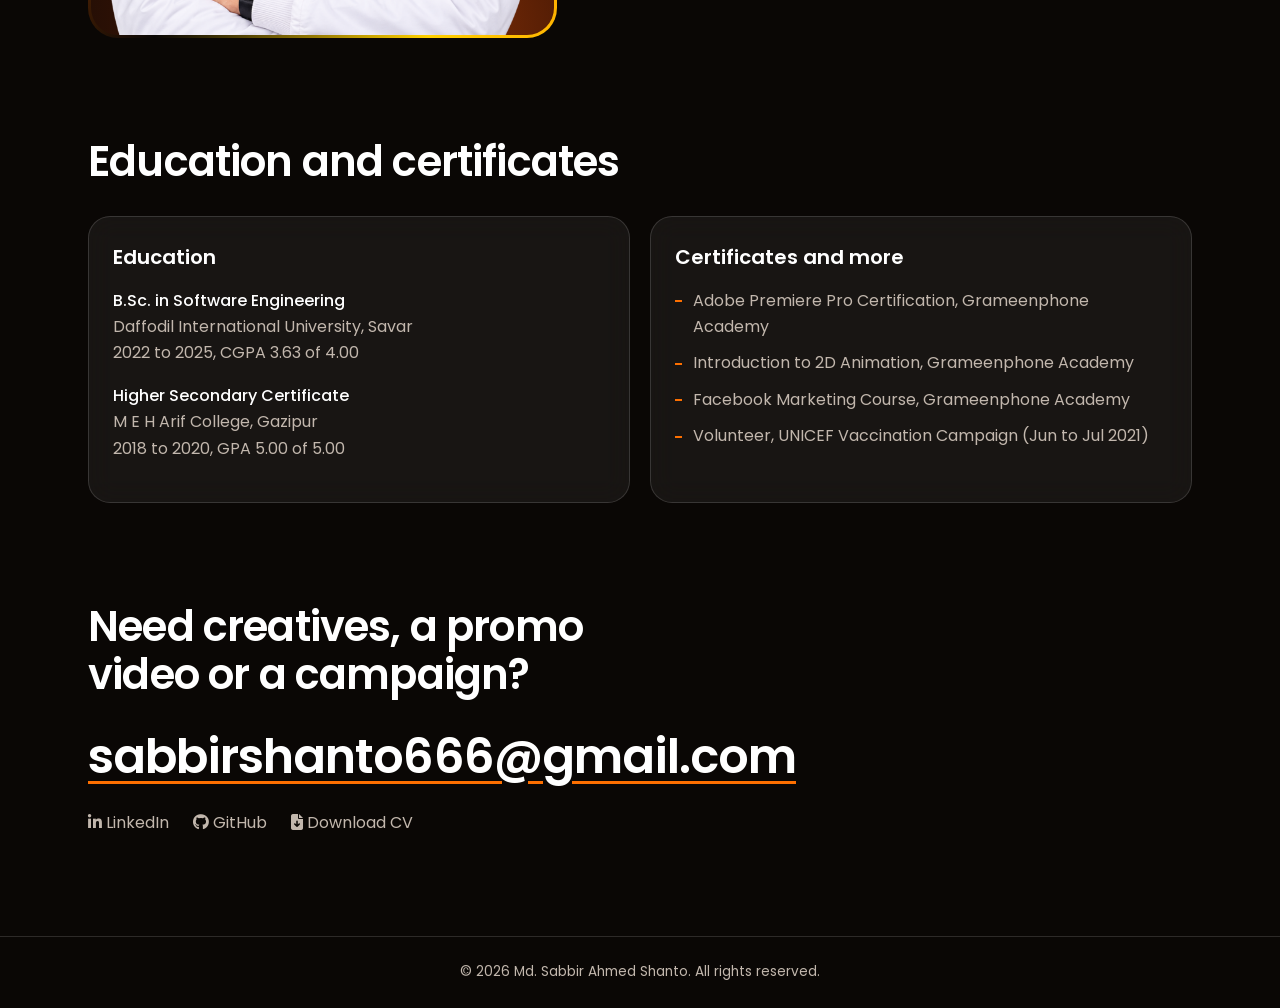
==== commit a3ee1564: "Change job title from 'Graphic Designer' to 'Creative Designer'" ====
--- a/index.html
+++ b/index.html
@@ -28,7 +28,7 @@
     <i class="shape s1"></i><i class="shape s2"></i>
     <div class="hero-text">
       <h3>Hey I am <b>Sabbir Ahmed Shanto</b></h3>
-      <h1>Graphic Designer</h1>
+      <h1>Creative Designer</h1>
       <p>I design social media creatives, run Facebook and Instagram ads, and edit videos that bring brands to life.</p>
       <div class="cta"><a class="btn" href="#contact">Hire Me</a><a class="icon-btn" href="mailto:sabbirshanto666@gmail.com" aria-label="Email me"><i class="fa-regular fa-envelope"></i></a></div>
       <hr>
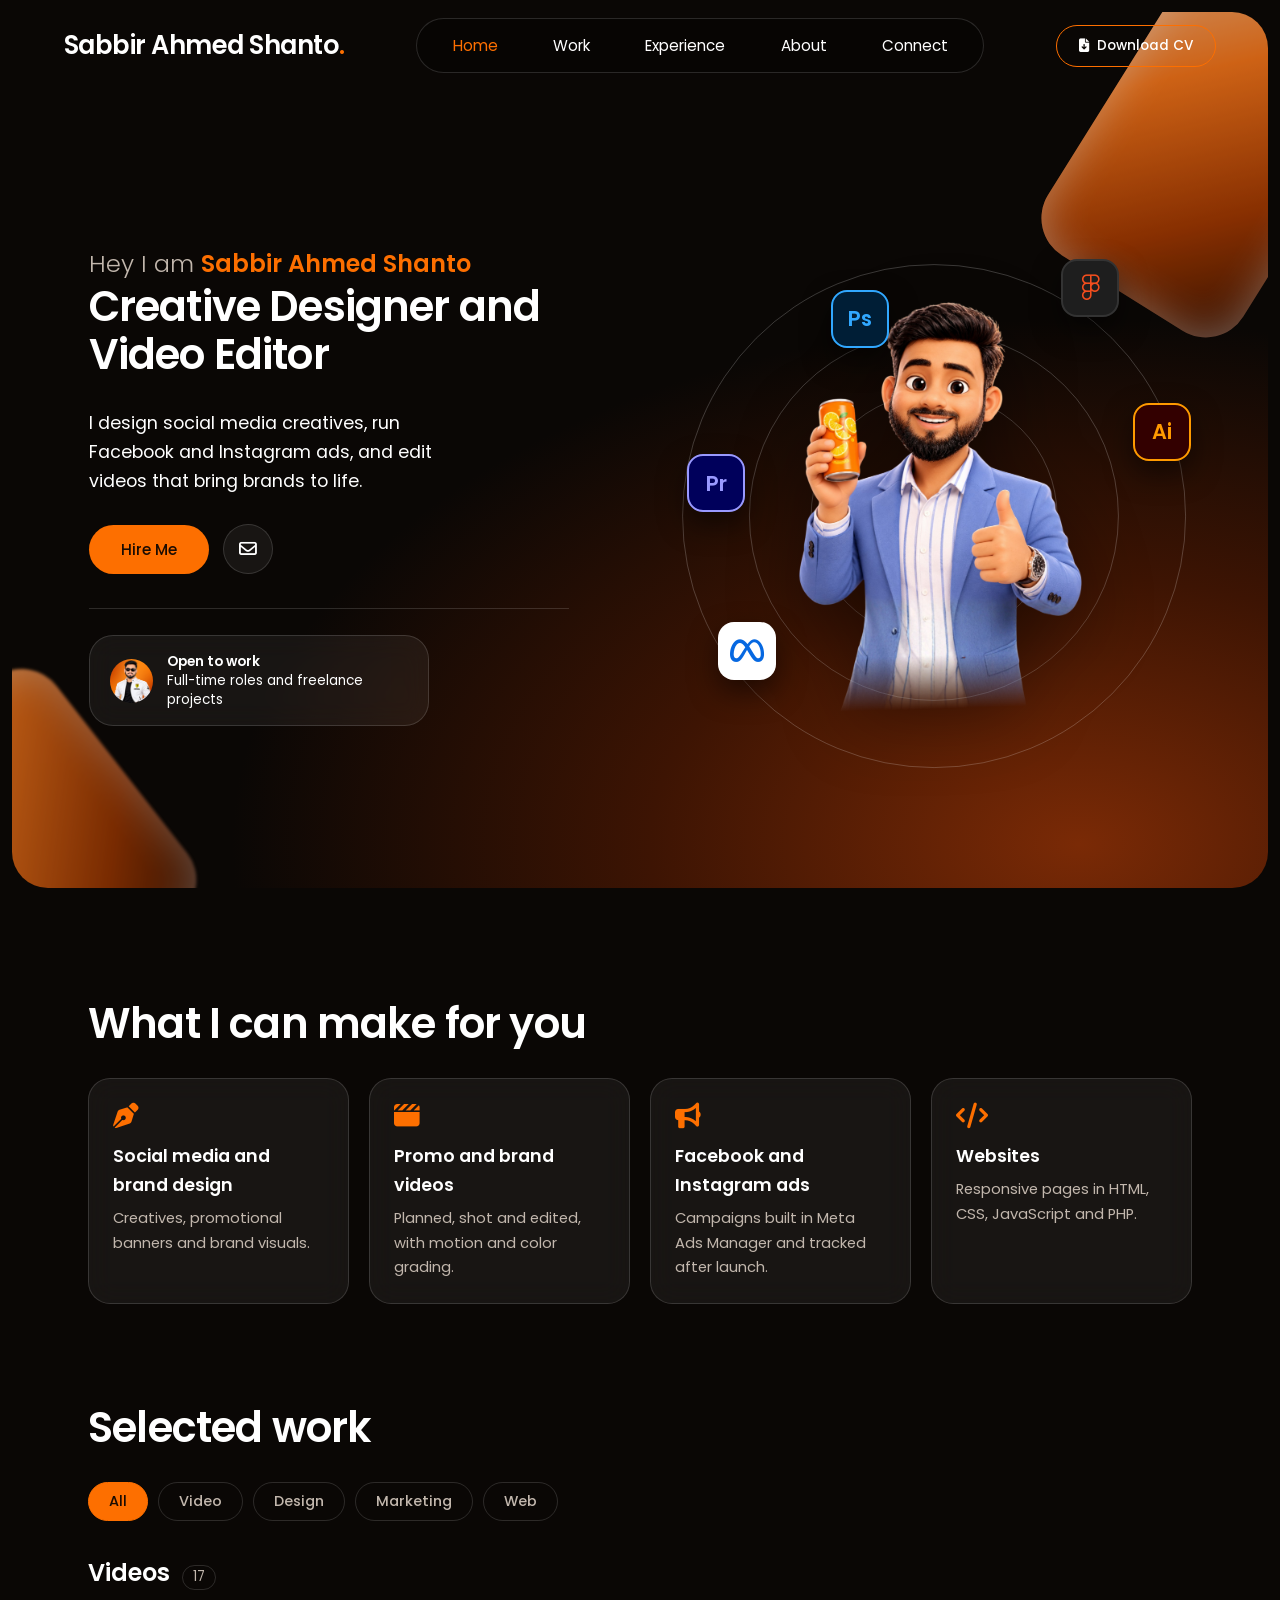
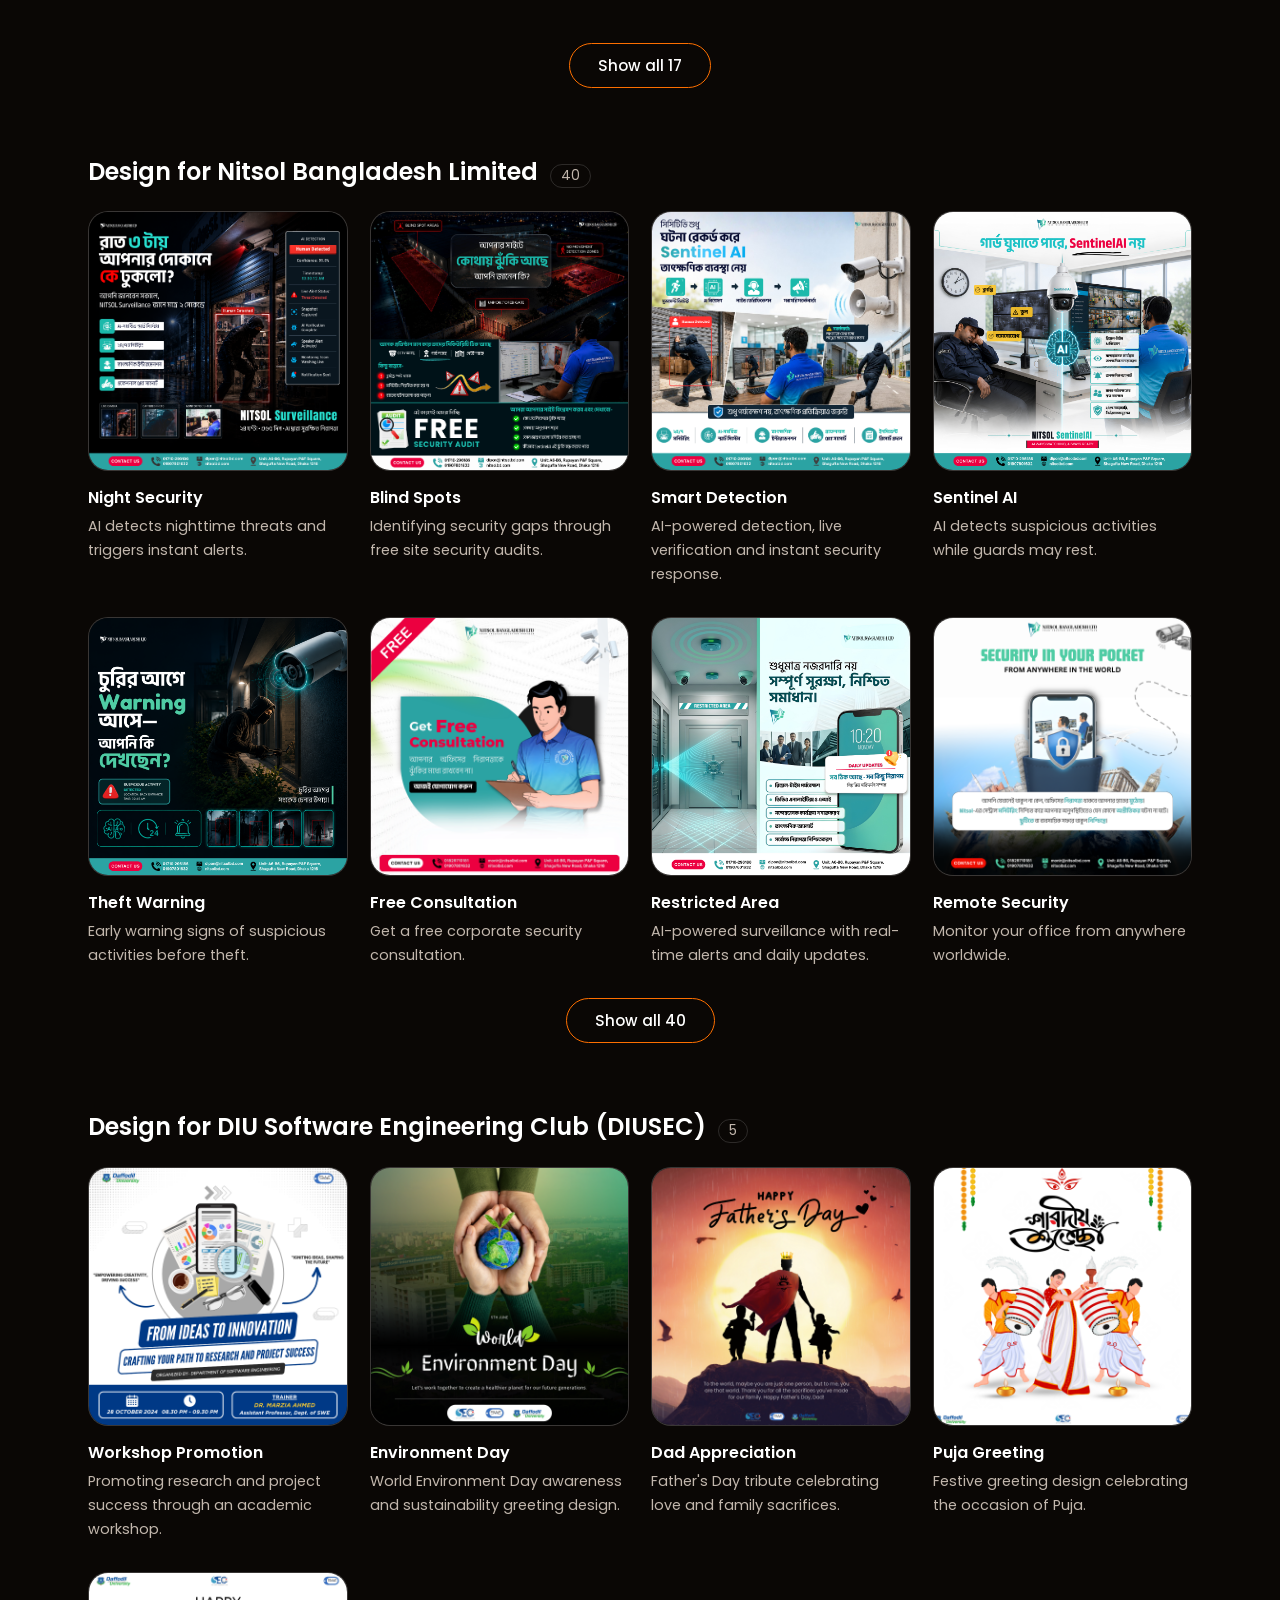
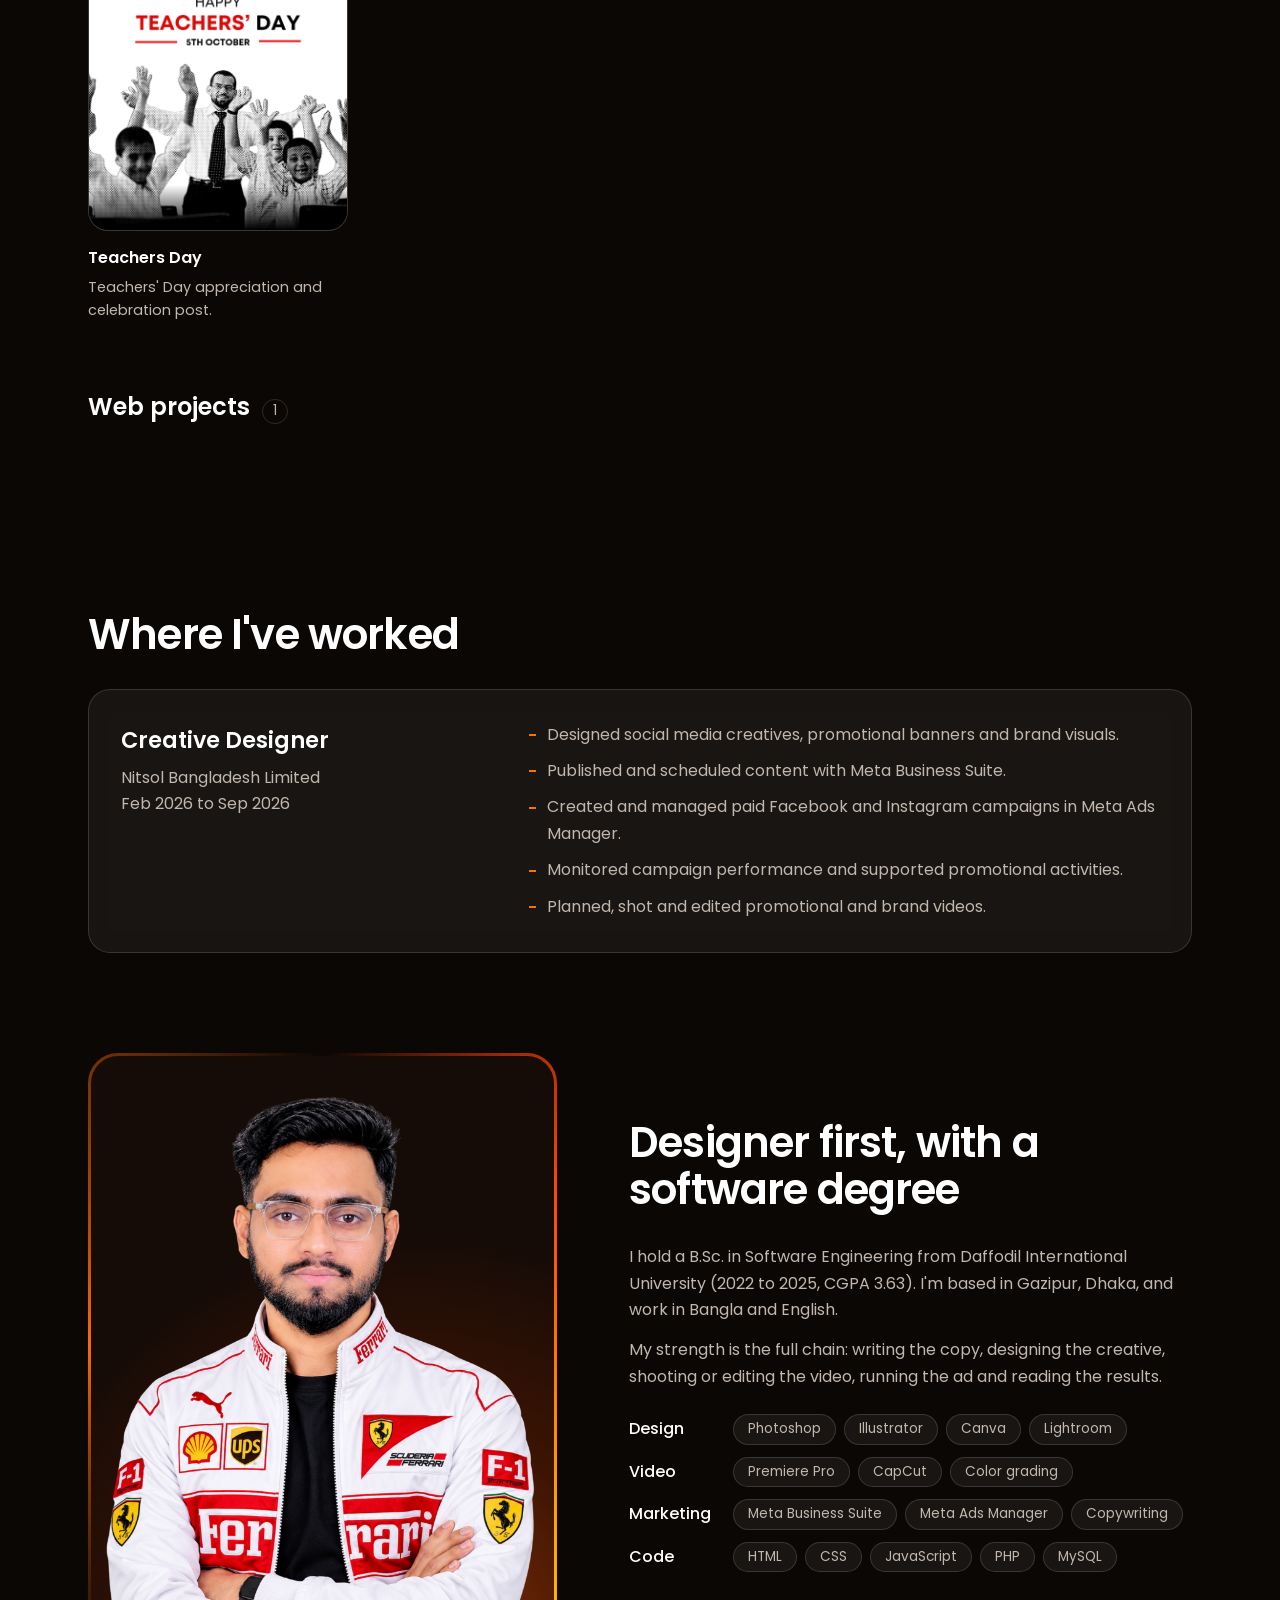
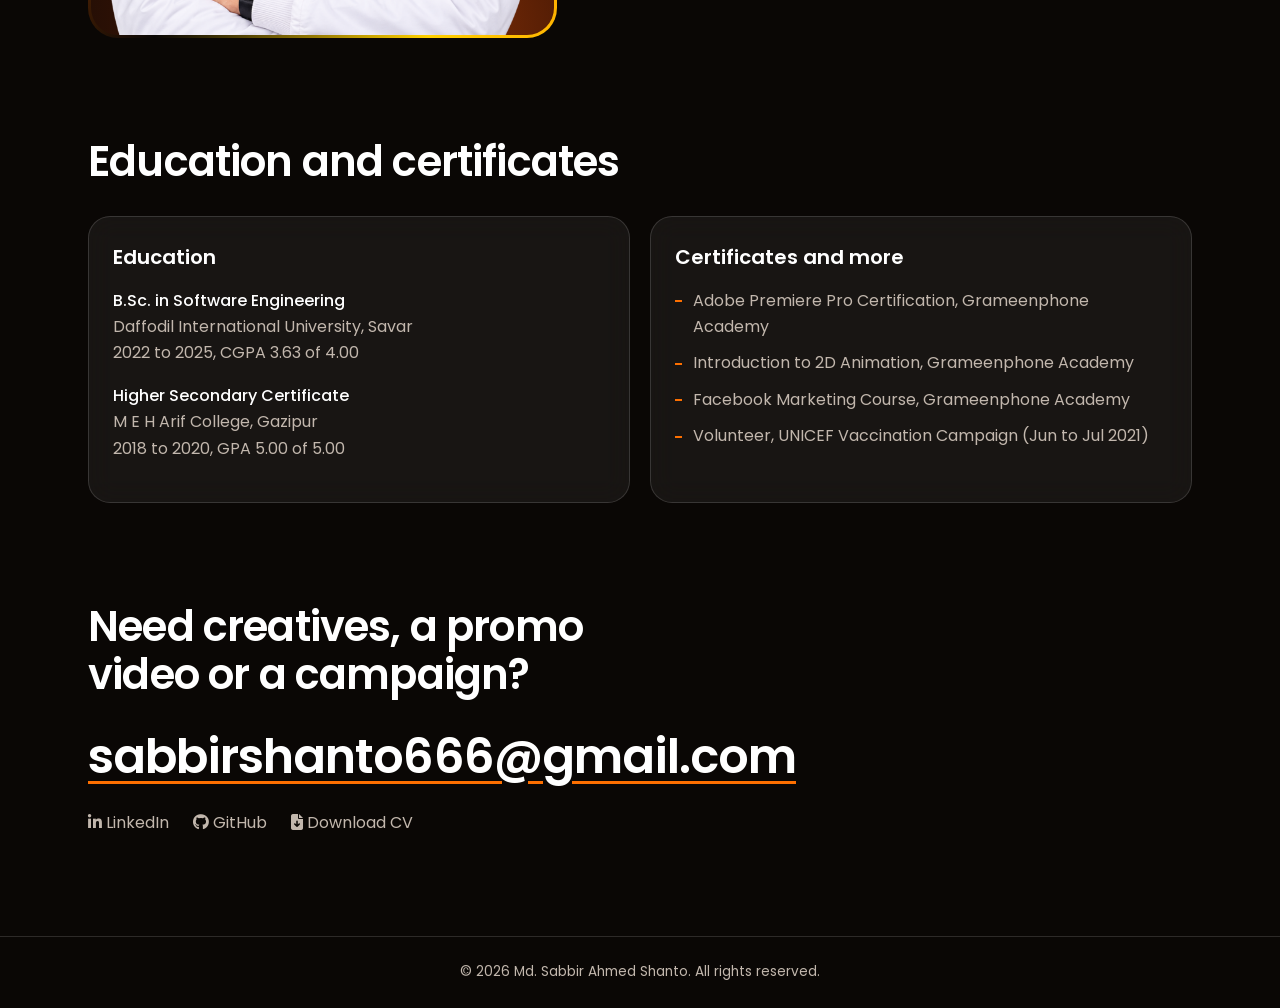
==== commit f7c05cc7: "Change heading from h1 to h2 for designer role" ====
--- a/index.html
+++ b/index.html
@@ -28,7 +28,7 @@
     <i class="shape s1"></i><i class="shape s2"></i>
     <div class="hero-text">
       <h3>Hey I am <b>Sabbir Ahmed Shanto</b></h3>
-      <h1>Creative Designer</h1>
+      <h2>Creative Designer and Video Editor</h2>
       <p>I design social media creatives, run Facebook and Instagram ads, and edit videos that bring brands to life.</p>
       <div class="cta"><a class="btn" href="#contact">Hire Me</a><a class="icon-btn" href="mailto:sabbirshanto666@gmail.com" aria-label="Email me"><i class="fa-regular fa-envelope"></i></a></div>
       <hr>
